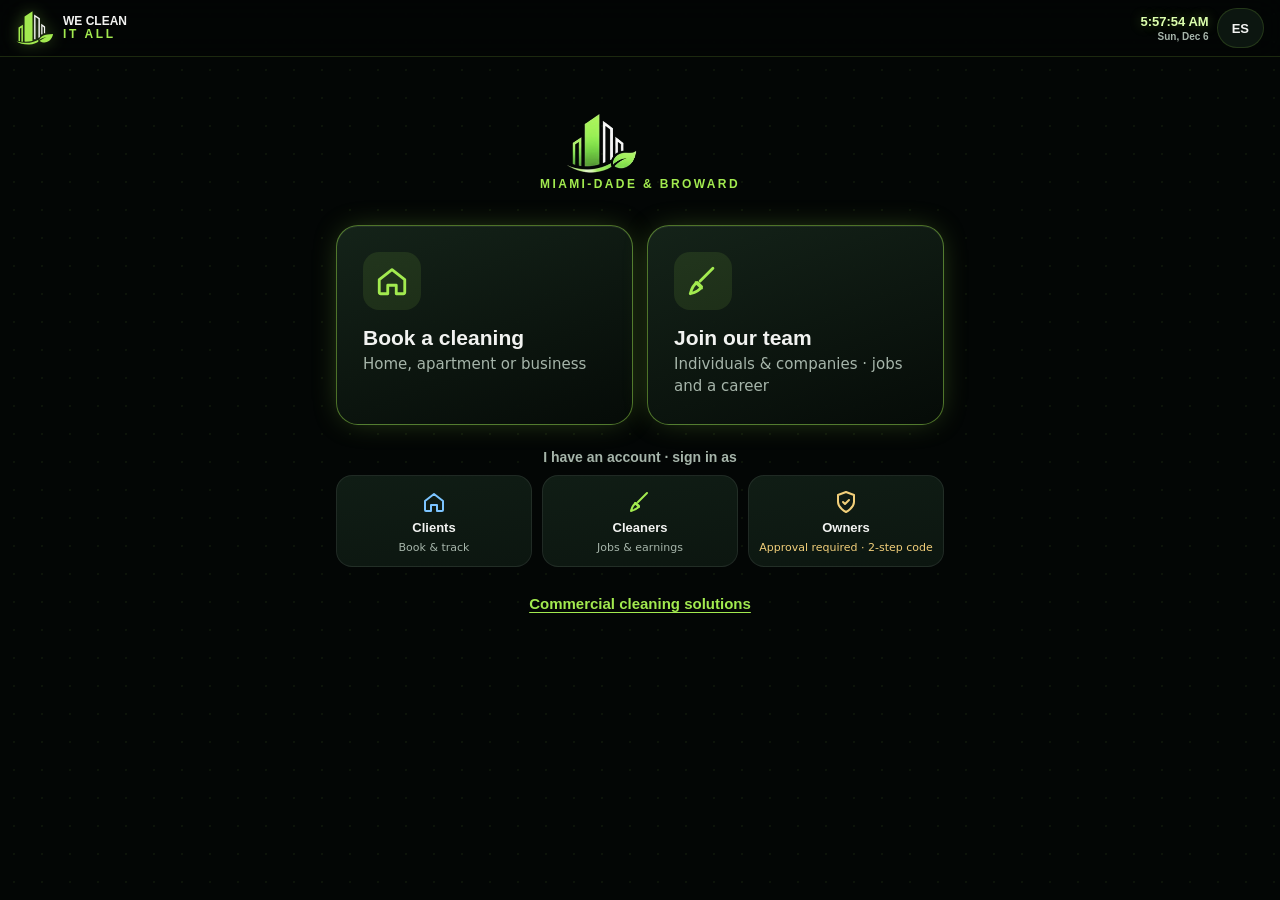
==== index.html @ afefe7c0 "WhatsApp agent: owner number = owner mode (read-only), clients and cleaners get status, booking, joi" ====
<!doctype html>
<html lang="es">
<head>
<meta charset="utf-8">
<meta name="viewport" content="width=device-width,initial-scale=1,viewport-fit=cover">
<meta http-equiv="Content-Security-Policy" content="default-src 'self'; script-src 'self'; style-src 'self' 'unsafe-inline' https://fonts.googleapis.com; font-src https://fonts.gstatic.com; img-src 'self' data: blob:; connect-src 'self' https://*.supabase.co https://*.radio-browser.info; media-src 'self' https:; frame-src 'none'; object-src 'none'; base-uri 'self'; form-action 'self'; upgrade-insecure-requests">
<meta name="referrer" content="strict-origin-when-cross-origin">
<title>We Clean It All | Limpieza en Miami-Dade y Broward · Cleaning App</title>
<meta name="description" content="Pide limpieza para tu casa o negocio en Miami-Dade y Broward, o trabaja como limpiador. Book home or business cleaning, or join as a cleaner. Request a quote on this page.">
<link rel="canonical" href="https://www.wecleanitallfl.com/">
<meta name="theme-color" content="#030605">
<meta name="apple-mobile-web-app-capable" content="yes">
<meta name="apple-mobile-web-app-status-bar-style" content="black-translucent">
<meta name="apple-mobile-web-app-title" content="We Clean It All">
<meta property="og:type" content="website">
<meta property="og:url" content="https://www.wecleanitallfl.com/">
<meta property="og:title" content="We Clean It All | Limpieza fácil. Trabajo justo.">
<meta property="og:description" content="Pide limpieza o trabaja limpiando en Miami-Dade y Broward. Book cleaning or join as a cleaner.">
<meta property="og:image" content="https://www.wecleanitallfl.com/media/og-card.jpg">
<meta property="og:image:width" content="1200">
<meta property="og:image:height" content="630">
<meta name="twitter:card" content="summary_large_image">
<link rel="manifest" href="/app/manifest.webmanifest">
<link rel="icon" type="image/png" sizes="32x32" href="/media/icon-32.png">
<link rel="icon" type="image/svg+xml" href="/media/mark.svg">
<link rel="apple-touch-icon" href="/media/icon-180.png">
<link rel="preconnect" href="https://fonts.googleapis.com">
<link rel="preconnect" href="https://fonts.gstatic.com" crossorigin>
<link rel="stylesheet" href="https://fonts.googleapis.com/css2?family=Montserrat:wght@600;700;800&family=Source+Sans+3:wght@400;600&display=swap">
<link rel="stylesheet" href="/app/app.css?v=2026.11.2e">
<script type="application/ld+json">
{"@context":"https://schema.org","@type":"ProfessionalService","name":"We Clean It All Services","description":"Residential and commercial cleaning in Miami-Dade and Broward County, Florida.","email":"wecleanitallfl@gmail.com","url":"https://www.wecleanitallfl.com","logo":"https://www.wecleanitallfl.com/media/icon-512.png","image":"https://www.wecleanitallfl.com/media/og-card.jpg","sameAs":["https://www.instagram.com/wecleanitallfl"],"areaServed":[{"@type":"AdministrativeArea","name":"Miami-Dade County, FL"},{"@type":"AdministrativeArea","name":"Broward County, FL"}]}
</script>
</head>
<body>
<div id="app" aria-live="polite"><div class="boot"><img src="/media/mark.svg" alt="We Clean It All" width="88" height="88"></div></div>
<noscript><div class="wrap"><h1>We Clean It All</h1><p>Limpieza en Miami-Dade y Broward. Escribe a wecleanitallfl@gmail.com · <a href="/comercial/">Limpieza comercial</a></p><p>Activa JavaScript para usar la app. · Turn on JavaScript to use the app.</p></div></noscript>
<script src="/app/config.js?v=2026.11.2e"></script>
<script src="/app/i18n.js?v=2026.11.2e"></script>
<script src="/app/learn.js?v=2026.11.2e"></script>
<script src="/app/api.js?v=2026.11.2e"></script>
<script src="/marketplace/agents/orchestrator.js?v=2026.11.2e"></script>
<script src="/marketplace/agents/tools.js?v=2026.11.2e"></script>
<script src="/marketplace/agents/console.js?v=2026.11.2e"></script>
<script src="/app/owner.js?v=2026.11.2e"></script>
<script src="/app/dash.js?v=2026.11.2e"></script>
<script src="/app/app.js?v=2026.11.2e"></script>
</body>
</html>
---- app/app.css ----
/* We Clean It All app — same night-and-lime identity as the main site, tuned for thumbs:
   big targets, few words, one clear action per card. */
:root{
  --void:#030605; --deep:#08110b; --card:#0c1610; --card-2:#101d15; --line:rgba(162,234,79,.16); --line-2:rgba(255,255,255,.08);
  --lime:#a2ea4f; --lime-hot:#dcffad; --lime-deep:#5fae25; --leaf:#0a1405;
  --text:#f2f3f1; --muted:#a6b5aa; --faint:#738679;
  --warn:#ffcf5a; --bad:#ff7a6b; --wa:#25d366; --info:#7cc4ff;
  --display:'Montserrat','Avenir Next','Segoe UI',Arial,sans-serif;
  --body:'Source Sans 3',system-ui,-apple-system,'Segoe UI',sans-serif;
  --r:18px; --tab-h:68px;
  color-scheme:dark;
}
*{box-sizing:border-box}
html{-webkit-text-size-adjust:100%}
body{margin:0;min-height:100vh;background-color:var(--void);background-image:radial-gradient(rgba(162,234,79,.06) 1px,transparent 1.2px);background-size:28px 28px;color:var(--text);font:400 17px/1.5 var(--body);-webkit-tap-highlight-color:transparent}
body.busy{cursor:progress}
body.busy .btn.solid{opacity:.7}
h1,h2,h3{font-family:var(--display);margin:0;line-height:1.12;text-wrap:balance}
p{margin:0}
a{color:var(--lime)}
button,input,select,textarea{font:inherit;color:inherit}
:focus-visible{outline:3px solid var(--lime);outline-offset:2px;border-radius:8px}
.hide{display:none!important}
.wrap{width:100%;max-width:640px;margin:0 auto;padding-left:max(16px,env(safe-area-inset-left));padding-right:max(16px,env(safe-area-inset-right))}
.boot{min-height:100vh;display:grid;place-items:center}
.boot img{filter:drop-shadow(0 0 22px rgba(162,234,79,.5));animation:pulse 1.4s ease-in-out infinite}
@keyframes pulse{50%{opacity:.5;transform:scale(.96)}}

/* header */
.top{position:sticky;top:0;z-index:30;display:flex;align-items:center;justify-content:space-between;gap:10px;padding:calc(8px + env(safe-area-inset-top)) max(16px,env(safe-area-inset-right)) 8px max(16px,env(safe-area-inset-left));background:rgba(3,6,5,.82);-webkit-backdrop-filter:blur(14px);backdrop-filter:blur(14px);border-bottom:1px solid var(--line)}
.brand{display:flex;align-items:center;gap:9px;text-decoration:none;color:var(--text);min-width:0}
.brand img{width:38px;height:38px;filter:drop-shadow(0 0 8px rgba(162,234,79,.4))}
.wm{font:800 12px/1.1 var(--display);text-transform:uppercase;white-space:nowrap}
.wm b{display:block;color:var(--lime);letter-spacing:.22em}
.top-actions{display:flex;align-items:center;gap:8px}
.hdr-time{display:flex;flex-direction:column;align-items:flex-end;gap:4px;line-height:1}
.hdr-date{font:700 10px/1 var(--display);color:var(--muted);white-space:nowrap}
.hdr-clock{font:700 13px/1 var(--display);font-variant-numeric:tabular-nums;color:var(--lime-hot);white-space:nowrap;text-shadow:0 0 12px rgba(162,234,79,.35)}
.bell{position:relative;width:44px;height:44px;border-radius:50%;border:1px solid var(--line);background:var(--card);display:grid;place-items:center;cursor:pointer}
.bell .dot{position:absolute;top:2px;right:0;min-width:18px;height:18px;padding:0 5px;border-radius:9px;background:var(--lime);color:var(--leaf);font:800 11px/18px var(--display)}
.chip-btn{min-height:40px;padding:0 14px;border-radius:999px;border:1px solid var(--line);background:var(--card);font:700 13px var(--display);cursor:pointer;white-space:nowrap}
.chip-btn.on{background:var(--lime);color:var(--leaf);border-color:var(--lime)}
.demo-banner{background:linear-gradient(90deg,rgba(255,207,90,.16),rgba(255,207,90,.06));color:var(--warn);font:600 13px/1.3 var(--body);text-align:center;padding:7px 16px;border-bottom:1px solid rgba(255,207,90,.2)}

/* icons */
.ic{width:20px;height:20px;flex:none;vertical-align:-4px}
.ic.lg{width:34px;height:34px}
.ic.xl{width:54px;height:54px;color:var(--lime);filter:drop-shadow(0 0 14px rgba(162,234,79,.45))}

/* public */
.public{padding-top:28px;padding-bottom:48px;display:flex;flex-direction:column;gap:18px}
.hero{text-align:center;padding:18px 0 6px}
.hero h1{font-size:clamp(34px,9vw,52px);font-weight:800;letter-spacing:-.01em;background:linear-gradient(180deg,#fff 30%,var(--lime-hot));-webkit-background-clip:text;background-clip:text;color:transparent}
.eyebrow{font:800 12px var(--display);letter-spacing:.2em;text-transform:uppercase;color:var(--lime);display:flex;align-items:center;gap:6px}
.hero .eyebrow{justify-content:center;margin-bottom:10px}
.big-choices{display:grid;gap:14px}
.big-choice{display:flex;align-items:center;gap:16px;width:100%;padding:22px 20px;border-radius:22px;border:1.5px solid rgba(162,234,79,.45);background:linear-gradient(160deg,rgba(22,38,27,.92),rgba(6,12,8,.92));box-shadow:0 0 30px -8px rgba(162,234,79,.35),inset 0 1px 0 rgba(255,255,255,.06);text-align:left;cursor:pointer;transition:transform .15s,box-shadow .2s}
.big-choice:active{transform:scale(.985)}
.big-choice:hover{box-shadow:0 0 40px -6px rgba(162,234,79,.55)}
.big-choice .ic{color:var(--lime);padding:12px;width:58px;height:58px;border-radius:16px;background:rgba(162,234,79,.1)}
.big-choice b{display:block;font:800 21px/1.15 var(--display)}
.big-choice small{display:block;color:var(--muted);font-size:15px;margin-top:3px}
.demo-try{display:flex;flex-wrap:wrap;align-items:center;justify-content:center;gap:8px;margin-top:6px;color:var(--faint);font-size:14px}
.biz-link{display:flex;align-items:center;gap:14px;padding:16px 18px;border-radius:18px;border:1px solid var(--line);background:var(--card);text-decoration:none;color:var(--text)}
.biz-link .ic{color:var(--lime);width:28px;height:28px}
.biz-link span{flex:1;display:flex;flex-direction:column}
.biz-link b{font:700 16px var(--display)}
.biz-link small{color:var(--muted);font-size:14px}
.biz-link i{font-style:normal;color:var(--lime);font-size:26px}
.back{align-self:flex-start;background:none;border:0;color:var(--muted);font:700 15px var(--display);padding:8px 0;cursor:pointer}
.public h2{font-size:28px;font-weight:800}

/* 2-step */
.qr{align-self:center;background:#fff;padding:12px;border-radius:16px;width:220px;height:220px}
.secret{display:block;padding:12px;border-radius:12px;background:#060c08;font:600 15px ui-monospace,monospace;letter-spacing:.08em;word-break:break-all;text-align:center;color:var(--lime-hot);user-select:all}

/* app */
.app{padding-top:18px;padding-bottom:calc(var(--tab-h) + 92px + env(safe-area-inset-bottom));display:flex;flex-direction:column;gap:14px}
.title{font-size:26px;font-weight:800;margin:4px 0 2px}
.card{background:linear-gradient(170deg,var(--card-2),var(--card));border:1px solid var(--line-2);border-radius:var(--r);padding:16px;display:flex;flex-direction:column;gap:12px}
.card h3{font-size:19px;font-weight:700}
.stack{display:flex;flex-direction:column;gap:14px}
.row{display:flex;align-items:center}
.between{justify-content:space-between;gap:10px}
.gap{gap:10px}
.wrap-row{flex-wrap:wrap}
.row2{display:grid;grid-template-columns:1fr 1fr;gap:12px}
.center{text-align:center;align-self:center}
.muted{color:var(--muted)}
.small{font-size:15px}
.fine{font-size:13px;color:var(--faint)}
.label{font:700 14px var(--display);color:var(--muted);display:flex;gap:8px;align-items:center}
.code{font:800 14px var(--display);letter-spacing:.06em;color:var(--lime)}
.meta{display:flex;flex-wrap:wrap;align-items:center;gap:6px;color:var(--muted);font-size:15px}
.meta .ic{width:16px;height:16px}
.bio{color:var(--muted);font-size:15px;line-height:1.45}

/* buttons */
.btn{display:inline-flex;align-items:center;justify-content:center;gap:8px;min-height:52px;padding:0 22px;border-radius:999px;border:0;font:700 16px/1 var(--display);text-decoration:none;cursor:pointer;transition:transform .12s,box-shadow .2s;color:var(--text)}
.btn:active{transform:scale(.97)}
.btn.solid{background:linear-gradient(180deg,#c9f78c,var(--lime) 45%,#86d23a);color:var(--leaf);box-shadow:inset 0 1px 0 rgba(255,255,255,.5),0 10px 26px -10px rgba(162,234,79,.8),0 0 18px rgba(162,234,79,.25)}
.btn.ghost{background:rgba(10,18,13,.7);box-shadow:inset 0 0 0 1.5px rgba(162,234,79,.45)}
.btn.wa{background:var(--wa);color:#04210f}
.btn.small{min-height:44px;padding:0 16px;font-size:14px}
.btn.tiny{min-height:34px;padding:0 12px;font-size:12px}
.btn.block{width:100%}
.btn.xl{min-height:60px;font-size:18px}
.link-btn{background:none;border:0;color:var(--lime);font:700 15px var(--display);padding:10px;cursor:pointer;text-decoration:underline;text-underline-offset:3px;display:inline-flex;gap:6px;align-items:center}
.link-btn.danger{color:var(--bad);align-self:flex-start;padding-left:0}
.pill{display:inline-flex;align-items:center;gap:6px;padding:5px 11px;border-radius:999px;font:700 12px var(--display);background:rgba(255,255,255,.07);color:var(--muted);white-space:nowrap;cursor:pointer;border:0}
.pill.ok,.st-assigned,.st-approved,.st-in_progress{background:rgba(162,234,79,.16);color:var(--lime)}
.pill.warn,.st-pending,.st-offered{background:rgba(255,207,90,.15);color:var(--warn)}
.pill.bad,.st-cancelled,.st-rejected,.st-suspended,.st-requested{background:rgba(255,122,107,.15);color:var(--bad)}
.st-completed{background:rgba(124,196,255,.15);color:var(--info)}

/* forms */
.form{display:flex;flex-direction:column;gap:14px}
.field{display:flex;flex-direction:column;gap:6px}
.field>span{font:700 14px var(--display);color:var(--muted)}
.field small{color:var(--faint);font-size:13px}
input:not([type=radio]):not([type=checkbox]),select,textarea{width:100%;min-height:52px;padding:12px 14px;border-radius:14px;border:1.5px solid rgba(255,255,255,.12);background:#060c08;font-size:17px;outline:none;transition:border-color .15s,box-shadow .15s}
textarea{resize:vertical;min-height:90px}
input:focus,select:focus,textarea:focus{border-color:var(--lime);box-shadow:0 0 0 4px rgba(162,234,79,.15)}
input:disabled{opacity:.6}
input[type=datetime-local]{color-scheme:dark}
select{appearance:none;background-image:linear-gradient(45deg,transparent 50%,var(--lime) 50%),linear-gradient(135deg,var(--lime) 50%,transparent 50%);background-position:calc(100% - 20px) 50%,calc(100% - 14px) 50%;background-size:6px 6px;background-repeat:no-repeat;padding-right:36px}
.seg{display:grid;grid-auto-flow:column;grid-auto-columns:1fr;gap:6px;padding:5px;border-radius:16px;background:#060c08;border:1px solid var(--line-2)}
.seg-opt{position:relative}
.seg-opt input{position:absolute;opacity:0;inset:0}
.seg-opt span{display:flex;align-items:center;justify-content:center;gap:8px;min-height:46px;padding:0 10px;border-radius:12px;font:700 15px var(--display);color:var(--muted);cursor:pointer;text-align:center}
.seg-opt input:checked+span{background:var(--lime);color:var(--leaf);box-shadow:0 0 18px rgba(162,234,79,.35)}
.seg-opt input:focus-visible+span{outline:3px solid var(--lime-hot)}
.seg.big .seg-opt span{min-height:60px;font-size:17px}
.chips{display:flex;flex-wrap:wrap;gap:8px}
.chips.scroll{flex-wrap:nowrap;overflow-x:auto;padding-bottom:4px;scrollbar-width:none}
.chip{position:relative}
.chip input{position:absolute;opacity:0;inset:0}
.chip span{display:inline-flex;align-items:center;min-height:44px;padding:0 16px;border-radius:999px;border:1.5px solid rgba(255,255,255,.14);background:#060c08;font:600 15px var(--body);cursor:pointer;transition:all .15s}
.chip input:checked+span{border-color:var(--lime);background:rgba(162,234,79,.14);color:var(--lime-hot);box-shadow:0 0 14px rgba(162,234,79,.2)}
.chip input:focus-visible+span{outline:3px solid var(--lime)}
.stepper{display:flex;flex-direction:column;gap:6px}
.stepper>span{font:700 14px var(--display);color:var(--muted)}
.stepper>div{display:grid;grid-template-columns:48px 1fr 48px;align-items:center;border-radius:14px;border:1.5px solid rgba(255,255,255,.12);background:#060c08;overflow:hidden}
.stepper button{height:52px;border:0;background:rgba(162,234,79,.1);color:var(--lime);font:800 22px var(--display);cursor:pointer}
.stepper input{border:0!important;text-align:center;font:800 20px var(--display)!important;background:transparent!important;box-shadow:none!important;padding:0!important;-moz-appearance:textfield}
.stepper input::-webkit-inner-spin-button{display:none}
.switch-row{display:flex;align-items:center;justify-content:space-between;gap:14px;min-height:48px;cursor:pointer}
.switch-row input,.avail input{position:absolute;opacity:0;width:1px;height:1px}
.switch-row i,.avail i{flex:none;width:52px;height:30px;border-radius:999px;background:#25302a;position:relative;transition:background .2s}
.switch-row i::after,.avail i::after{content:"";position:absolute;top:3px;left:3px;width:24px;height:24px;border-radius:50%;background:#fff;transition:transform .2s}
.switch-row input:checked+i,.avail input:checked+i{background:var(--lime)}
.switch-row input:checked+i::after,.avail input:checked+i::after{transform:translateX(22px)}
.switch-row input:focus-visible+i,.avail input:focus-visible+i{outline:3px solid var(--lime-hot);outline-offset:2px}
.pref{display:flex;align-items:center;gap:10px;padding:12px 14px;border-radius:14px;background:rgba(162,234,79,.1);border:1px solid var(--line)}
.pref span{flex:1}
.x{background:none;border:0;color:var(--muted);font-size:26px;line-height:1;cursor:pointer;width:40px;height:40px}
.filters input{flex:0 0 110px}
.filters select{flex:1}

/* worker availability (Uber-style) */
.avail{display:flex;align-items:center;gap:14px;padding:18px;border-radius:22px;border:1.5px solid var(--line-2);background:var(--card);cursor:pointer;position:relative}
.avail i{width:64px;height:36px}
.avail i::after{width:30px;height:30px}
.avail input:checked+i::after{transform:translateX(28px)}
.avail b{display:block;font:800 19px var(--display)}
.avail small{color:var(--muted);font-size:15px}
.avail.on{border-color:var(--lime);box-shadow:0 0 30px -6px rgba(162,234,79,.5);background:linear-gradient(160deg,rgba(28,52,30,.95),rgba(8,16,10,.95))}
.avail.disabled{opacity:.55;cursor:not-allowed}

/* offer card — mirrors the WhatsApp alert */
.offer{border-color:rgba(162,234,79,.35)}
.offer.hot{box-shadow:0 0 0 1.5px var(--lime),0 0 34px -8px rgba(162,234,79,.6)}
.facts{display:grid;grid-template-columns:auto 1fr;gap:6px 14px;margin:0;font-size:16px}
.facts dt{color:var(--muted);font-weight:600}
.facts dd{margin:0;font-weight:600}
.facts .pay{color:var(--lime);font:800 20px var(--display)}

/* orders */
.steps{list-style:none;margin:0;padding:0;display:grid;grid-template-columns:repeat(4,1fr);gap:4px}
.steps li{display:flex;flex-direction:column;gap:6px;font-size:11px;color:var(--faint);font-weight:600;line-height:1.2}
.steps i{height:5px;border-radius:3px;background:#1f2a23}
.steps li.done i{background:var(--lime)}
.steps li.done{color:var(--muted)}
.steps li.now{color:var(--lime-hot)}
.steps li.now i{box-shadow:0 0 10px var(--lime)}
.person{display:flex;align-items:center;gap:12px}
.person>div:nth-child(2){flex:1;min-width:0;display:flex;flex-direction:column}
.person b{font:700 17px var(--display)}
.person small{color:var(--muted);font-size:14px}
.avatar{flex:none;width:46px;height:46px;border-radius:50%;display:grid;place-items:center;font:800 19px var(--display);color:var(--leaf);background:radial-gradient(circle at 35% 30%,var(--lime-hot),var(--lime) 55%,var(--lime-deep))}
.stars{color:#ffd166!important;letter-spacing:.06em}
.addr{display:flex;gap:8px;align-items:flex-start;padding:12px;border-radius:12px;background:#060c08;font-weight:600}
.review{display:flex;flex-direction:column;gap:10px;padding-top:6px;border-top:1px solid var(--line-2)}
.rate{display:flex;flex-direction:row-reverse;justify-content:flex-end;gap:4px}
.rate input{position:absolute;opacity:0;width:1px;height:1px}
.rate label{font-size:38px;line-height:1;color:#36413a;cursor:pointer;padding:0 2px}
.rate input:checked~label,.rate label:hover,.rate label:hover~label{color:#ffd166}
.rate input:focus-visible+label{outline:3px solid var(--lime)}
.tags{display:flex;flex-wrap:wrap;gap:6px}
.tags span{padding:4px 10px;border-radius:999px;background:rgba(162,234,79,.1);color:var(--lime-hot);font-size:13px;font-weight:600}
.tags.soft span{background:rgba(255,255,255,.06);color:var(--muted)}

/* banners, tiles, lists */
.banner{display:flex;gap:12px;padding:16px;border-radius:var(--r);align-items:flex-start}
.banner>div{display:flex;flex-direction:column;gap:8px;align-items:flex-start}
.banner b{font:800 17px var(--display)}
.banner p{color:var(--muted);font-size:15px}
.banner.warn{background:rgba(255,207,90,.09);border:1px solid rgba(255,207,90,.3)}
.banner.warn>.ic{color:var(--warn)}
.banner.bad{background:rgba(255,122,107,.09);border:1px solid rgba(255,122,107,.3)}
.banner.bad>.ic{color:var(--bad)}
.tiles{display:grid;grid-template-columns:1fr 1fr;gap:10px}
.tile{padding:16px;border-radius:var(--r);background:var(--card);border:1px solid var(--line-2);display:flex;flex-direction:column;gap:4px}
.tile[role=button]{cursor:pointer}
.tile b{font:800 26px/1.1 var(--display)}
.tile span{color:var(--muted);font-size:14px;line-height:1.25}
.tile.lime b{color:var(--lime);text-shadow:0 0 18px rgba(162,234,79,.4)}
.tile.warn{border-color:rgba(255,207,90,.4)}.tile.warn b{color:var(--warn)}
.tile.bad{border-color:rgba(255,122,107,.45)}.tile.bad b{color:var(--bad)}
.line{display:flex;justify-content:space-between;align-items:center;gap:10px;padding:12px 2px;border-bottom:1px solid var(--line-2)}
.line small{display:block;color:var(--faint);font-size:13px}
.empty{display:flex;flex-direction:column;align-items:center;text-align:center;gap:12px;padding:44px 12px}
.empty h3{font-size:20px}
.empty p{color:var(--muted)}
.empty.big{padding-top:60px}
.skeleton{display:flex;flex-direction:column;gap:12px}
.skeleton i{height:120px;border-radius:var(--r);background:linear-gradient(90deg,#0c1610 25%,#13221a 50%,#0c1610 75%);background-size:200% 100%;animation:sk 1.2s linear infinite}
@keyframes sk{to{background-position:-200% 0}}

/* owner */
.ceo{border-color:rgba(162,234,79,.4);background:radial-gradient(120% 90% at 0 0,rgba(162,234,79,.14),transparent 60%),linear-gradient(170deg,var(--card-2),var(--card));box-shadow:0 0 34px -12px rgba(162,234,79,.5)}
.brief{list-style:none;margin:0;padding:0;display:flex;flex-direction:column;gap:10px}
.brief li{display:flex;gap:10px;align-items:flex-start;font-size:16px;line-height:1.4}
.brief li[role=button]{cursor:pointer}
.brief li i{flex:none;width:10px;height:10px;border-radius:50%;margin-top:7px;background:var(--info)}
.brief li.urgent i{background:var(--bad);box-shadow:0 0 10px var(--bad)}
.brief li.warn i{background:var(--warn)}
.brief li.good i{background:var(--lime)}
.assign{display:grid;grid-template-columns:1fr auto;gap:8px}
.offers summary{cursor:pointer;color:var(--muted);font-weight:600;min-height:36px;display:flex;align-items:center}
.offers ul,.docs{list-style:none;margin:0;padding:0;display:flex;flex-direction:column;gap:8px}
.offers li{display:flex;justify-content:space-between;align-items:center;gap:8px;flex-wrap:wrap}
.docs li{display:flex;gap:8px;align-items:center;color:var(--muted)}
.conn{display:grid;grid-template-columns:44px 1fr auto;gap:12px;align-items:start;padding:6px 0;border-bottom:1px solid var(--line-2)}
.conn:last-child{border-bottom:0}
.conn-ic{width:44px;height:44px;border-radius:12px;display:grid;place-items:center;background:rgba(162,234,79,.1);color:var(--lime)}
.conn p{font-size:14px;margin-top:2px}
.file-btn{position:relative;overflow:hidden}

/* bottom tabs */
.tabbar{position:fixed;left:0;right:0;bottom:0;z-index:30;display:grid;grid-template-columns:repeat(4,1fr);padding:6px max(8px,env(safe-area-inset-left)) calc(6px + env(safe-area-inset-bottom));background:rgba(3,6,5,.92);-webkit-backdrop-filter:blur(16px);backdrop-filter:blur(16px);border-top:1px solid var(--line)}
.tabbar.n5{grid-template-columns:repeat(5,1fr)}
.tabbar button{display:flex;flex-direction:column;align-items:center;justify-content:center;gap:3px;min-height:56px;border:0;background:none;color:var(--faint);font:700 11px var(--display);cursor:pointer;border-radius:14px}
.tabbar button .ic{width:24px;height:24px}
.tabbar button.on{color:var(--lime)}
.tabbar button.on .ic{filter:drop-shadow(0 0 8px rgba(162,234,79,.7))}

/* sheet + toast */
.sheet-wrap{position:fixed;inset:0;z-index:60;background:rgba(0,0,0,.6);display:flex;align-items:flex-end;justify-content:center}
.sheet{width:100%;max-width:640px;max-height:80vh;overflow:auto;background:var(--deep);border:1px solid var(--line);border-radius:24px 24px 0 0;padding:20px 18px calc(20px + env(safe-area-inset-bottom));display:flex;flex-direction:column;gap:14px}
.notes{list-style:none;margin:0;padding:0;display:flex;flex-direction:column}
.notes li{padding:12px 0;border-bottom:1px solid var(--line-2);display:flex;flex-direction:column}
.notes li.new b{color:var(--lime)}
.notes small{color:var(--faint)}
.toast{position:fixed;left:50%;width:max-content;text-align:center;bottom:calc(var(--tab-h) + 20px + env(safe-area-inset-bottom));transform:translate(-50%,20px);opacity:0;z-index:70;max-width:min(92vw,520px);padding:14px 18px;border-radius:16px;background:#1a2a1f;border:1px solid var(--line);font-weight:600;box-shadow:0 14px 40px rgba(0,0,0,.5);transition:all .25s}
.toast.in{opacity:1;transform:translate(-50%,0)}
.toast.ok{border-color:var(--lime)}
.toast.bad{border-color:var(--bad)}

@media (min-width:700px){
  .tiles{grid-template-columns:repeat(4,1fr)}
  .big-choices{grid-template-columns:1fr 1fr}
  .big-choice{flex-direction:column;align-items:flex-start;padding:26px}
}
@media (max-width:360px){
  .row2{grid-template-columns:1fr}
  .tabbar.n5 button span{font-size:9.5px}
}
@media (prefers-reduced-motion:reduce){*{animation:none!important;transition:none!important}}

/* ───────── Owner panel ───────── */
.owner-hero{min-width:0;display:flex;justify-content:space-between;align-items:flex-end;gap:16px;padding:22px 20px;border-radius:24px;border:1px solid rgba(162,234,79,.35);
  background:radial-gradient(120% 140% at 100% 0,rgba(162,234,79,.22),transparent 55%),linear-gradient(160deg,#122016,#070d09);box-shadow:0 0 40px -14px rgba(162,234,79,.6)}
.owner-hero h1{font-size:clamp(26px,6.5vw,38px);font-weight:800;margin:6px 0 2px;letter-spacing:-.01em}
.owner-hero .muted::first-letter{text-transform:uppercase}
.hero-spark{display:flex;flex-direction:column;align-items:flex-end;min-width:120px}
.hero-spark b{font:800 34px/1 var(--display);color:var(--lime);text-shadow:0 0 18px rgba(162,234,79,.5)}
.hero-spark small{color:var(--muted);font-size:12px;margin-bottom:4px;white-space:nowrap}
.spark{width:130px;height:34px}
.spark polyline{fill:none;stroke:var(--lime);stroke-width:2.5;stroke-linecap:round;stroke-linejoin:round;filter:drop-shadow(0 0 4px rgba(162,234,79,.6))}
.quick{display:grid;grid-template-columns:repeat(4,1fr);gap:8px}
.quick .q{display:flex;flex-direction:column;align-items:center;gap:6px;padding:14px 6px;border-radius:16px;border:1px solid var(--line-2);background:var(--card);color:var(--text);font:700 12px var(--display);cursor:pointer;text-align:center}
.quick .q .ic{width:24px;height:24px;color:var(--lime)}
.quick .q:hover{border-color:var(--lime)}
.chart{width:100%;height:auto;display:block;overflow:visible}
.chart .grid{stroke:rgba(255,255,255,.07);stroke-width:1}
.chart .axis{fill:var(--faint);font:600 10px var(--body)}
.chart .bar path{fill:var(--lime);transition:fill .15s}
.chart .bar:hover path{fill:var(--lime-hot)}
.hbars{list-style:none;margin:0;padding:0;display:flex;flex-direction:column;gap:10px}
.hbars li{display:grid;grid-template-columns:minmax(80px,32%) 1fr auto;align-items:center;gap:10px;font-size:15px}
.hb-l{color:var(--muted);white-space:nowrap;overflow:hidden;text-overflow:ellipsis}
.hb-t{height:12px;border-radius:6px;background:rgba(255,255,255,.06);overflow:hidden}
.hb-t i{display:block;height:100%;border-radius:6px;background:linear-gradient(90deg,var(--lime-deep),var(--lime))}
.hbars b{font:700 14px var(--display);min-width:28px;text-align:right}
.tbl{width:100%;border-collapse:collapse;font-size:15px}
.tbl th{text-align:left;color:var(--faint);font:700 12px var(--display);text-transform:uppercase;letter-spacing:.06em;padding:6px 6px 8px;border-bottom:1px solid var(--line-2)}
.tbl td{padding:10px 6px;border-bottom:1px solid var(--line-2)}
.tbl tr.gap td{color:var(--warn)}
.dot-on{display:inline-block;width:8px;height:8px;border-radius:50%;background:var(--lime);box-shadow:0 0 8px var(--lime);vertical-align:middle}
.tip{position:fixed;z-index:80;pointer-events:none;padding:8px 12px;border-radius:10px;background:#0f1a12;border:1px solid var(--lime);font:700 13px var(--display);opacity:0;transform:translateY(4px);transition:opacity .12s,transform .12s;white-space:nowrap}
.tip.in{opacity:1;transform:none}

.sysnav{display:grid;grid-template-columns:repeat(3,minmax(0,1fr));gap:8px}
.sysnav button{display:flex;flex-direction:column;align-items:center;gap:4px;justify-content:center;min-width:0;min-height:58px;padding:6px 4px;border-radius:14px;border:1px solid var(--line-2);background:var(--card);color:var(--muted);font:700 13px var(--display);cursor:pointer}
.sysnav button.on{background:var(--lime);border-color:var(--lime);color:var(--leaf);box-shadow:0 0 18px rgba(162,234,79,.35)}
.sysnav .ic{width:18px;height:18px}
.sysnav span{max-width:100%;overflow:hidden;text-overflow:ellipsis;white-space:nowrap}
@media (min-width:960px){body.owner .sysnav button{flex-direction:row;min-height:48px;gap:8px}}

.org{display:flex;flex-direction:column;align-items:stretch;gap:0}
.org-node{display:flex;flex-direction:column;align-items:center;gap:4px;text-align:center;padding:16px;border-radius:18px}
.org-node b{font:800 17px var(--display);letter-spacing:.08em}
.org-node small{color:rgba(255,255,255,.8);font-size:13px}
.owner-node{background:linear-gradient(160deg,#2c5aa0,#1d3f75)}
.ceo-node{background:linear-gradient(160deg,#6a4fb0,#4b3590);box-shadow:0 0 34px -10px rgba(130,100,230,.7)}
.ceo-meter{width:min(260px,80%);height:8px;border-radius:4px;background:rgba(255,255,255,.18);overflow:hidden;margin:6px 0 2px}
.ceo-meter i{display:block;height:100%;background:var(--lime);box-shadow:0 0 10px var(--lime)}
.org-link{display:block;width:2px;height:18px;margin:0 auto;background:linear-gradient(var(--lime),transparent)}
.org-grid{display:grid;grid-template-columns:1fr;gap:12px;margin-bottom:18px}
.dept{border-radius:18px;border:1.5px solid;background:var(--card);overflow:hidden}
.dept header{display:flex;justify-content:space-between;align-items:center;gap:10px;padding:14px 16px}
.dept header b{display:block;font:800 16px var(--display);letter-spacing:.08em}
.dept header small{color:rgba(255,255,255,.75);font-size:13px}
.dept-kpi{text-align:right}
.dept-kpi b{font:800 22px var(--display)!important;letter-spacing:0!important}
.dept ul{list-style:none;margin:0;padding:6px 16px 12px}
.dept li{display:flex;justify-content:space-between;align-items:center;gap:10px;padding:9px 0;border-bottom:1px solid var(--line-2);font-size:15px}
.dept li:last-child{border-bottom:0}
.dept.brain{border-color:#3f73b8}.dept.brain header{background:linear-gradient(160deg,#2d5b99,#1c3a66)}
.dept.market{border-color:#3e8a66}.dept.market header{background:linear-gradient(160deg,#2f7454,#1c4a35)}
.dept.ops{border-color:#b58533}.dept.ops header{background:linear-gradient(160deg,#9a6e22,#5f4313)}
.dept.fin{border-color:#7a5bb0}.dept.fin header{background:linear-gradient(160deg,#5f4593,#3b2a60)}
.st{flex:none;padding:4px 10px;border-radius:999px;font:700 11px var(--display)}
.st.on{background:rgba(162,234,79,.16);color:var(--lime)}
.st.part{background:rgba(124,196,255,.15);color:var(--info)}
.st.p2{background:rgba(255,255,255,.07);color:var(--faint)}
.infra{background:#0d1610;border:1px solid var(--line)}
.org-apps{display:grid;grid-template-columns:repeat(3,1fr);gap:8px;margin-bottom:12px}
.org-apps span{display:flex;flex-direction:column;align-items:center;gap:6px;padding:14px 6px;border-radius:14px;border:1px solid var(--line-2);background:var(--card);font:800 12px var(--display);letter-spacing:.06em;text-transform:uppercase}
.org-apps .ic{color:var(--lime);width:24px;height:24px}

.imp{border-left:4px solid var(--info)}
.imp.urgent{border-left-color:var(--bad)}.imp.warn{border-left-color:var(--warn)}.imp.good{border-left-color:var(--lime)}
.imp-area{font:800 11px var(--display);letter-spacing:.14em;color:var(--faint)}
.imp-lvl{font:700 12px var(--display);color:var(--muted)}
.imp.urgent .imp-lvl{color:var(--bad)}.imp.warn .imp-lvl{color:var(--warn)}.imp.good .imp-lvl{color:var(--lime)}
.imp .btn{align-self:flex-start}

.live-dot{width:8px;height:8px;border-radius:50%;background:var(--lime);box-shadow:0 0 10px var(--lime);animation:pulse 1.6s infinite;margin-left:auto}
.feed{list-style:none;margin:0;padding:0}
.feed li{display:flex;gap:12px;padding:10px 0;border-bottom:1px solid var(--line-2)}
.feed li i{flex:none;width:10px;height:10px;margin-top:6px;border-radius:50%;background:var(--lime)}
.feed b{display:block;font-size:15px}.feed small{color:var(--faint)}
.rel{display:flex;gap:14px;padding:10px 0;border-bottom:1px solid var(--line-2)}
.rel:last-child{border-bottom:0}
.rel-v{flex:none;padding:4px 10px;height:fit-content;border-radius:8px;background:rgba(162,234,79,.14);color:var(--lime);font:800 13px var(--display)}
.rel small{color:var(--faint)}
.rel ul{margin:4px 0 0;padding-left:18px;color:var(--muted);font-size:15px}
.cust .tags{margin:0}

/* Owner on a computer: sidebar menu + wide canvas */
@media (min-width:960px){
  body.owner .app{max-width:1180px;padding-left:252px;padding-bottom:40px}
  body.owner .tabbar{top:64px;bottom:0;left:0;right:auto;width:224px;display:flex;flex-direction:column;gap:6px;padding:20px 14px;border-top:0;border-right:1px solid var(--line);background:rgba(3,6,5,.96)}
  body.owner .tabbar button{flex-direction:row;justify-content:flex-start;gap:12px;min-height:50px;padding:0 16px;font-size:15px}
  body.owner .tabbar button.on{background:rgba(162,234,79,.12)}
  body.owner .toast{bottom:28px}
  body.owner .tiles{grid-template-columns:repeat(4,1fr)}
  body.owner .org-grid{grid-template-columns:repeat(4,1fr)}
  body.owner .org-node{max-width:560px;margin:0 auto;width:100%}
  body.owner .sysnav{grid-template-columns:repeat(6,1fr)}
  body.owner .quick{max-width:640px}
}
@media (min-width:700px) and (max-width:959px){ body.owner .org-grid{grid-template-columns:1fr 1fr} }
.comm-hero{text-align:center;margin:0 0 20px}
.comm-slogan{font-weight:700;letter-spacing:.12em;text-transform:uppercase;font-size:13px;margin:6px 0 14px;color:var(--text)}
.comm-hero .row{justify-content:center;flex-wrap:wrap;gap:10px}
.comm-hero .eyebrow{justify-content:center}
.sr-only{position:absolute;width:1px;height:1px;padding:0;margin:-1px;overflow:hidden;clip:rect(0,0,0,0);white-space:nowrap;border:0}
.hero-logo{display:block;margin:0 auto 6px;width:150px;max-width:50%;height:auto;filter:drop-shadow(0 10px 14px rgba(0,0,0,.7)) drop-shadow(0 0 22px rgba(155,229,74,.35))}
.ag{padding:8px 0;border-top:1px solid rgba(255,255,255,.08)}
.ag .btn{padding:6px 12px;min-height:0;font-size:13px}
.ag .pill{font-size:12px;padding:3px 8px}
.ag-d{margin:2px 0 0;font-size:13px;line-height:1.35}
.ckrow{display:flex;gap:10px;align-items:center;padding:7px 0;border-top:1px solid rgba(255,255,255,.06);font-size:14px}
.ckrow.top{align-items:flex-start}
.ck{flex:0 0 22px;width:22px;height:22px;border-radius:50%;display:inline-flex;align-items:center;justify-content:center;border:2px solid var(--faint)}
.ck.ok{background:var(--lime);border-color:var(--lime);color:#07120a}
.ck.ok svg{width:14px;height:14px}
.imp{padding:12px 14px;margin-bottom:10px}
.imp .btn{padding:7px 14px;min-height:0;font-size:13px}
.imp h3{font-size:17px;margin:6px 0 4px}
.imp p{font-size:14px;margin:0 0 8px}
.ckrow.top>div{flex:1;min-width:0;text-align:left}
.hero-logo{mix-blend-mode:screen;filter:none}
.logo-stage{perspective:650px;display:flex;justify-content:center;padding:8px 0 4px}
.logo-spin{transform-style:preserve-3d;animation:logo-spin 9s ease-in-out infinite}
.logo-stage .hero-logo{margin:0;transform-style:preserve-3d;transform:rotateX(var(--rx,0deg)) rotateY(var(--ry,0deg));transition:transform .35s ease-out}
@keyframes logo-spin{0%,100%{transform:rotateY(-18deg) rotateX(6deg)}50%{transform:rotateY(18deg) rotateX(-6deg)}}
.check{display:flex;gap:10px;align-items:flex-start;margin:4px 0 14px;font-size:14px;line-height:1.35;color:var(--muted)}
.check input{width:20px;height:20px;min-width:20px;margin:1px 0 0;accent-color:var(--lime)}
.guest-banner{display:flex;gap:10px;align-items:center;justify-content:space-between;padding:8px 16px;background:rgba(162,234,79,.1);border-bottom:1px solid rgba(162,234,79,.25);font-size:13px;color:var(--muted)}
.guest-banner .link-btn{white-space:nowrap;font-size:13px}
.sugg{display:flex;flex-direction:column;gap:8px}
.sugg-c{display:flex;gap:10px;align-items:center}
.sugg-c>span:nth-child(2){flex:1;display:flex;flex-direction:column;min-width:0}
.sugg-c small{color:var(--muted)}
.sugg-c .btn{padding:6px 14px;min-height:0;font-size:13px}
.av{width:36px;height:36px;border-radius:50%;background:rgba(162,234,79,.18);color:var(--lime);display:inline-flex;align-items:center;justify-content:center;font:800 16px var(--display)}
.modal{position:fixed;inset:0;z-index:60;background:rgba(0,0,0,.72);display:flex;align-items:flex-end;justify-content:center}
.modal-card{width:100%;max-width:520px;max-height:92vh;overflow:auto;background:#0d1612;border:1px solid rgba(162,234,79,.3);border-radius:22px 22px 0 0;padding:18px 16px calc(18px + env(safe-area-inset-bottom))}
.consent{display:flex;gap:12px;align-items:flex-start;font-size:14px;line-height:1.4;color:var(--muted);margin:2px 0 4px}
.consent a{color:var(--lime);text-decoration:underline}
.consent input{appearance:none;-webkit-appearance:none;flex:0 0 26px;width:26px;height:26px;margin:0;border-radius:7px;background:#fff;border:2px solid #fff;cursor:pointer;display:grid;place-items:center}
.consent input:checked{background:#fff url("data:image/svg+xml,%3Csvg xmlns='http://www.w3.org/2000/svg' viewBox='0 0 24 24' fill='none' stroke='%2307120a' stroke-width='3.5' stroke-linecap='round' stroke-linejoin='round'%3E%3Cpath d='M20 6 9 17l-5-5'/%3E%3C/svg%3E") center/18px no-repeat}
.consent input:focus-visible{outline:3px solid var(--lime);outline-offset:2px}

/* Live timer and job map */
.job-timer{display:flex;align-items:center;gap:8px;margin:10px 0;padding:10px 14px;border-radius:14px;background:rgba(162,234,79,.1);border:1px solid rgba(162,234,79,.35);color:var(--lime)}
.job-timer .tval{font-variant-numeric:tabular-nums;font-size:18px}
.job-map{margin:10px 0;border-radius:16px;overflow:hidden;border:1px solid rgba(162,234,79,.3)}
.job-map iframe{width:100%;height:220px;border:0;display:block}

/* Collapsible booking sections */
.brain-log{display:flex;flex-direction:column;gap:8px;max-height:260px;overflow-y:auto;min-width:0}
.brain-log p{margin:0;padding:10px 12px;border-radius:14px;font-size:14px;line-height:1.4;max-width:90%;overflow-wrap:anywhere}
.brain-me{align-self:flex-end;background:rgba(162,234,79,.16)}
.brain-bot{align-self:flex-start;background:rgba(255,255,255,.06)}
.brain form input{flex:1;min-width:0}
.brain-mic{min-width:44px;justify-content:center;padding-inline:10px}
.learn-steps{margin:0;padding-left:20px;display:grid;gap:6px;font-size:14px;line-height:1.4}
.learn-q{display:grid;gap:8px;border-top:1px solid rgba(162,234,79,.15);padding-top:12px}
.learn-opt{justify-content:flex-start;text-align:left;white-space:normal;height:auto;padding-block:8px}
.learn-opt.ok{background:rgba(162,234,79,.22)}
.learn-opt.bad{background:rgba(255,90,90,.18)}
.sec ul{margin:6px 0 10px;padding-left:20px;font-size:14px}
.shop li{margin:0 0 8px}
.shop-links{display:block;font-size:13px;opacity:.85}
.zip-map{margin:-4px 0 0}
.zip-map:empty{display:none}
.sec{border-radius:20px;border:1px solid rgba(162,234,79,.22);background:rgba(10,20,13,.6);overflow:hidden}
.sec>summary{list-style:none;cursor:pointer;display:flex;align-items:center;justify-content:space-between;padding:14px 16px;font-weight:700;color:var(--lime);font-size:16px}
.sec>summary::-webkit-details-marker{display:none}
.sec>summary::after{content:"▾";font-size:18px;transition:transform .2s}
.sec[open]>summary::after{transform:rotate(180deg)}
.sec>.card,.sec>.seg,.sec>.chips,.sec>.field,.sec>.fine,.sec>.pref{margin-left:8px;margin-right:8px}
.sec>.card:first-of-type{margin-top:0}
.sec>summary:focus-visible{outline:2px solid var(--lime);outline-offset:-2px}

/* Reviews */
.rv-sum{display:flex;gap:14px;align-items:center;margin:6px 0 10px}
.big-avg{font-size:40px;font-weight:800;color:var(--lime);line-height:1}
.bars{display:grid;gap:6px;margin-bottom:8px}
.bar-row{display:grid;grid-template-columns:34px 1fr 28px;gap:8px;align-items:center;font-size:13px}
.bar{height:8px;background:rgba(255,255,255,.08);border-radius:8px;overflow:hidden}
.bar i{display:block;height:100%;background:var(--lime)}
.rv{border-top:1px solid rgba(255,255,255,.08);padding:10px 0}
.rv-modal{max-height:85vh;overflow:auto}

/* "Need a cleaner now": dark glass card with a glowing ring, a 3D press button and a gentle tilt on hover. */
.now-card{position:relative;overflow:hidden;isolation:isolate;margin:8px 0 18px;padding:20px 18px 18px;border-radius:26px;display:flex;flex-direction:column;gap:12px;
  background:radial-gradient(120% 90% at 100% -10%,rgba(162,234,79,.28),transparent 55%),radial-gradient(90% 70% at 0% 110%,rgba(95,174,37,.22),transparent 60%),linear-gradient(165deg,#12281a 0%,#07110b 62%,#050a07 100%);
  border:1px solid rgba(162,234,79,.38);
  box-shadow:0 34px 60px -32px rgba(162,234,79,.55),0 0 0 1px rgba(0,0,0,.4),inset 0 1px 0 rgba(255,255,255,.12),inset 0 -20px 40px -30px rgba(162,234,79,.25);
  transform-style:preserve-3d;transition:transform .45s cubic-bezier(.2,.8,.2,1)}
.now-card::after{content:"";position:absolute;inset:0;border-radius:inherit;pointer-events:none;background:linear-gradient(115deg,transparent 35%,rgba(255,255,255,.07) 48%,transparent 60%);transform:translateZ(1px)}
@media (hover:hover){.now-card:hover{transform:rotateX(2deg) rotateY(-3deg) translateZ(4px)}}
.now-orb{position:absolute;right:-42px;top:-44px;width:172px;height:172px;transform:rotateX(62deg) rotateZ(-14deg);pointer-events:none;z-index:-1}
.now-orb i{position:absolute;inset:0;border-radius:50%;border:2px solid rgba(162,234,79,.55);box-shadow:0 0 18px rgba(162,234,79,.35);animation:nowring 2.8s ease-out infinite;opacity:0}
.now-orb i:nth-child(2){animation-delay:.93s}
.now-orb i:nth-child(3){animation-delay:1.87s}
@keyframes nowring{0%{transform:scale(.25);opacity:.95}100%{transform:scale(1.25);opacity:0}}
.now-kicker{margin:0;display:inline-flex;align-items:center;gap:8px;align-self:flex-start;padding:6px 12px;border-radius:999px;background:rgba(162,234,79,.12);box-shadow:inset 0 0 0 1px rgba(162,234,79,.35);font:800 11px/1 var(--display);letter-spacing:.16em;text-transform:uppercase;color:var(--lime-hot)}
.now-kicker b{width:8px;height:8px;border-radius:50%;background:var(--lime);box-shadow:0 0 10px var(--lime),0 0 2px #fff;animation:pulse 1.6s ease-in-out infinite}
.now-title{margin:4px 0 0;font:800 30px/1.08 var(--display);letter-spacing:-.01em;background:linear-gradient(180deg,#ffffff 0%,#d6f5b0 70%,#a2ea4f 100%);-webkit-background-clip:text;background-clip:text;color:transparent}
.now-hint{margin:0;color:var(--muted);font-size:15px}
.now-form{position:relative;z-index:1;gap:12px}
.now-form .field input{background:rgba(3,6,5,.7);border-color:rgba(162,234,79,.22)}
.now-form .chip span{background:rgba(3,6,5,.7)}
.now-go{position:relative;margin-top:4px;min-height:62px;font-size:18px;letter-spacing:.01em;box-shadow:0 7px 0 #3f7019,0 0 0 1px rgba(220,255,173,.6),0 18px 34px -12px rgba(162,234,79,.85),0 0 28px rgba(162,234,79,.35);transform:translateY(0)}
.now-go:active{transform:translateY(5px);box-shadow:0 2px 0 #3f7019,0 0 0 1px rgba(220,255,173,.6),0 8px 18px -10px rgba(162,234,79,.8)}
.now-go .ic{width:20px;height:20px}
@media (prefers-reduced-motion:reduce){.now-orb i,.now-kicker b{animation:none}.now-card,.now-card:hover{transform:none}}

/* ── 3D futuristic layer (whole app) ──
   Depth, a lit edge and a gentle tilt on top of the dark lime look. CSS only: no 3D engine, no extra downloads.
   Tilt is for mouse users only, and motion is switched off for people who ask their device to reduce it. */
.card,.tile{position:relative;transform-style:preserve-3d;
  box-shadow:inset 0 1px 0 rgba(255,255,255,.07),0 22px 34px -26px rgba(0,0,0,.95),0 0 0 1px rgba(162,234,79,.035);
  transition:transform .4s cubic-bezier(.2,.8,.2,1),box-shadow .4s ease,border-color .3s ease}
.card::before,.tile::before{content:"";position:absolute;inset:0;border-radius:inherit;pointer-events:none;
  background:linear-gradient(158deg,rgba(255,255,255,.075) 0%,rgba(255,255,255,0) 42%);transform:translateZ(0.5px)}
@media (hover:hover){
  .card:hover:not(:focus-within),.tile[role=button]:hover{transform:perspective(900px) rotateX(1.6deg) rotateY(-1.6deg) translateZ(3px);
    border-color:rgba(162,234,79,.3);box-shadow:inset 0 1px 0 rgba(255,255,255,.1),0 30px 44px -24px rgba(0,0,0,1),0 0 30px -10px rgba(162,234,79,.35)}
}
.btn.solid{transition:transform .12s ease,box-shadow .12s ease;
  box-shadow:0 6px 0 #3f7019,inset 0 1px 0 rgba(255,255,255,.55),0 16px 28px -12px rgba(162,234,79,.8),0 0 22px rgba(162,234,79,.25)}
.btn.solid:active{transform:translateY(4px);
  box-shadow:0 2px 0 #3f7019,inset 0 1px 0 rgba(255,255,255,.55),0 8px 16px -10px rgba(162,234,79,.8)}
.btn.ghost{box-shadow:inset 0 0 0 1.5px rgba(162,234,79,.45),0 5px 0 rgba(0,0,0,.55)}
.btn.ghost:active{transform:translateY(3px);box-shadow:inset 0 0 0 1.5px rgba(162,234,79,.45),0 2px 0 rgba(0,0,0,.55)}
.chip input:checked+span{box-shadow:0 4px 0 #3f7019,0 0 14px rgba(162,234,79,.25)}
.chip span,.seg-opt span{box-shadow:0 3px 0 rgba(0,0,0,.5)}
.seg-opt input:checked+span{box-shadow:0 3px 0 #3f7019,0 0 18px rgba(162,234,79,.35)}
.tabbar button .ic{transition:transform .25s cubic-bezier(.2,.8,.2,1)}
.tabbar button.on .ic{transform:translateY(-3px) scale(1.1)}
@media (prefers-reduced-motion:reduce){
  .card,.tile,.btn,.chip span,.seg-opt span,.tabbar button .ic{transition:none}
  .card:hover,.tile:hover,.tabbar button.on .ic{transform:none}
}

/* Live clock and date (ride-app header) and the job timer with pause */
.date-strip{display:flex;justify-content:space-between;align-items:flex-end;gap:12px;flex-wrap:wrap;margin:6px 0 14px;padding:14px 16px;border-radius:20px;
  background:linear-gradient(160deg,rgba(18,40,26,.9),rgba(6,14,9,.95));border:1px solid rgba(162,234,79,.25);box-shadow:inset 0 1px 0 rgba(255,255,255,.07),0 18px 30px -22px rgba(162,234,79,.45)}
.date-strip p{margin:0;display:flex;flex-direction:column;gap:2px}
.date-strip small{color:var(--muted);font-size:12px}
.clock-now{font:800 30px/1 var(--display);letter-spacing:.01em;font-variant-numeric:tabular-nums;color:var(--lime-hot);text-shadow:0 0 18px rgba(162,234,79,.45)}
.day-line{text-align:right;align-items:flex-end}
.day-line span{font:700 15px var(--display);color:var(--text)}
.job-timer{display:flex;align-items:center;gap:8px;margin:0;padding:10px 12px;border-radius:14px;background:rgba(162,234,79,.1);box-shadow:inset 0 0 0 1px rgba(162,234,79,.3)}
.job-timer .tval{font:800 22px/1 var(--display);font-variant-numeric:tabular-nums;color:var(--lime-hot);margin-left:4px}
.job-timer.paused{background:rgba(255,207,90,.1);box-shadow:inset 0 0 0 1px rgba(255,207,90,.4)}
.job-timer.paused .tval{color:var(--warn)}
.paused-tag{margin-left:8px;color:var(--warn);font:700 12px var(--display);text-transform:uppercase;letter-spacing:.08em}
.job-actions{display:grid;grid-template-columns:1fr 1.4fr;gap:10px}
.job-actions .btn{min-height:56px;width:100%}

/* Radio while working */
.radio-regions{margin-bottom:2px}
.radio-now{display:flex;align-items:center;gap:8px;flex-wrap:wrap;padding:10px 12px;border-radius:14px;background:rgba(162,234,79,.1);box-shadow:inset 0 0 0 1px rgba(162,234,79,.3)}
.radio-now b{flex:1;min-width:120px;overflow:hidden;text-overflow:ellipsis}
.radio-dot{width:10px;height:10px;border-radius:50%;background:var(--faint);flex:none}
.radio-dot.live{background:var(--lime);box-shadow:0 0 12px var(--lime);animation:pulse 1.4s ease-in-out infinite}
.radio-list{list-style:none;margin:0;padding:0;display:flex;flex-direction:column;gap:8px}
.radio-item{width:100%;text-align:left;display:flex;flex-direction:column;gap:2px;padding:12px 14px;border-radius:14px;border:1px solid var(--line-2);background:var(--card);color:var(--text);cursor:pointer;font:inherit;min-height:52px}
.radio-item b{font:700 15px var(--display)}
.radio-item small{color:var(--muted);font-size:12px}
.radio-item.on{border-color:var(--lime);box-shadow:0 0 16px -6px rgba(162,234,79,.6)}
.bad-text{color:var(--bad)}

/* Car-radio card for the radio (own design, in the app's black and lime green) */
/* Owner: learned brain notes */
.note-row{display:flex;justify-content:space-between;align-items:flex-start;gap:12px;padding:10px 0;border-top:1px solid var(--line)}
.note-row:first-of-type{border-top:0}
.note-row small{display:block;color:var(--muted);font-size:11px;text-transform:uppercase;letter-spacing:.08em}
.note-row p{margin:4px 0 0;font-size:14px;color:var(--text)}
.note-row.st-rejected{opacity:.55}
/* Mini player above the tabs, and the full radio sheet it opens (black and lime, like the rest of the app) */
.mini-radio{position:fixed;left:50%;transform:translateX(-50%);width:min(640px,calc(100% - 20px));bottom:calc(var(--tab-h) + env(safe-area-inset-bottom) + 6px);z-index:31;display:flex;align-items:center;gap:10px;padding:8px 8px 8px 12px;border-radius:18px;background:rgba(8,16,11,.94);-webkit-backdrop-filter:blur(14px);backdrop-filter:blur(14px);border:1px solid rgba(162,234,79,.35);box-shadow:0 10px 30px -12px rgba(162,234,79,.55)}
.mini-open{flex:1;min-width:0;display:flex;align-items:center;gap:10px;border:0;background:none;color:var(--text);text-align:left;cursor:pointer;padding:0}
.mini-text{display:flex;flex-direction:column;gap:2px;min-width:0}
.mini-text b{font:800 11px/1 var(--display);letter-spacing:.1em;text-transform:uppercase;color:var(--lime)}
.mini-text small{font-size:13px;color:var(--muted);white-space:nowrap;overflow:hidden;text-overflow:ellipsis}
.mini-eq{display:flex;align-items:flex-end;gap:2px;height:18px;flex:none}
.mini-eq i{width:3px;height:5px;border-radius:2px;background:var(--lime);opacity:.45}
.mini-eq.on i{opacity:1;animation:miniEq .8s ease-in-out infinite alternate}
.mini-eq.on i:nth-child(2){animation-delay:-.3s}
.mini-eq.on i:nth-child(3){animation-delay:-.6s}
.mini-eq.on i:nth-child(4){animation-delay:-.15s}
@keyframes miniEq{from{height:4px}to{height:18px}}
.mini-play,.mini-stop{flex:none;width:42px;height:42px;border-radius:50%;border:0;cursor:pointer;display:grid;place-items:center;font:800 14px/1 var(--display);padding:0}
.mini-play{color:var(--leaf);background:linear-gradient(180deg,#c9f78c,var(--lime) 45%,#86d23a);box-shadow:0 4px 0 #3f7019,0 0 16px rgba(162,234,79,.4)}
.mini-stop{color:var(--text);background:#0c1610;box-shadow:inset 0 0 0 1px rgba(162,234,79,.3)}
body.owner .mini-radio{display:none}
.radio-sheet{position:fixed;inset:0;z-index:60;display:flex;align-items:flex-end;justify-content:center;background:rgba(0,0,0,.62);-webkit-backdrop-filter:blur(6px);backdrop-filter:blur(6px)}
.radio-sheet-panel{position:relative;width:100%;max-width:640px;max-height:88vh;overflow-y:auto;padding:14px 14px calc(18px + env(safe-area-inset-bottom));border-radius:22px 22px 0 0;background:#030605;border-top:1px solid rgba(162,234,79,.35);box-shadow:0 -20px 50px -20px rgba(162,234,79,.35)}
.radio-sheet-close{position:absolute;top:12px;right:12px;z-index:1;width:36px;height:36px;border-radius:50%;border:1px solid rgba(162,234,79,.35);background:#0c1610;color:var(--text);font:700 15px/1 var(--display);cursor:pointer;padding:0}
.radio-sheet .radio-car{margin-top:30px}
.radio-car{background:radial-gradient(120% 90% at 50% -20%,rgba(162,234,79,.16),transparent 60%),linear-gradient(170deg,#0c1610,#030605 70%);border-color:rgba(162,234,79,.38);box-shadow:0 26px 50px -30px rgba(162,234,79,.5),inset 0 1px 0 rgba(255,255,255,.07)}
.car-screen{position:relative;overflow:hidden;display:flex;flex-direction:column;gap:4px;padding:16px 16px 14px;border-radius:18px;background:linear-gradient(180deg,#0c1610,#030605);box-shadow:inset 0 0 0 1px rgba(162,234,79,.35),inset 0 0 26px rgba(162,234,79,.1),0 0 24px -10px rgba(162,234,79,.55)}
.car-screen::after{content:"";position:absolute;inset:0;pointer-events:none;background:repeating-linear-gradient(180deg,rgba(255,255,255,.03) 0 1px,transparent 1px 3px)}
.car-tag{align-self:flex-start;font:800 11px/1 var(--display);letter-spacing:.2em;color:var(--lime);text-shadow:0 0 8px rgba(162,234,79,.7)}
.car-tag.live{color:var(--lime-hot);text-shadow:0 0 10px rgba(162,234,79,.9);animation:carblink 1.2s steps(2,start) infinite}
@keyframes carblink{to{visibility:hidden}}
.car-name{font:800 26px/1.1 var(--display);color:var(--text);text-shadow:0 0 14px rgba(162,234,79,.45);overflow:hidden;text-overflow:ellipsis;white-space:nowrap}
.car-meta{color:var(--muted);font-size:13px;min-height:1em}
.car-eq{display:flex;align-items:flex-end;gap:4px;height:28px;margin-top:6px}
.car-eq i{width:6px;height:6px;border-radius:2px;background:linear-gradient(180deg,var(--lime-hot),var(--lime))}
.car-eq.on i{animation:careq .9s ease-in-out infinite}
.car-eq.on i:nth-child(2){animation-delay:.15s}
.car-eq.on i:nth-child(3){animation-delay:.3s}
.car-eq.on i:nth-child(4){animation-delay:.45s}
.car-eq.on i:nth-child(5){animation-delay:.6s}
.car-eq.on i:nth-child(6){animation-delay:.75s}
@keyframes careq{0%,100%{height:6px}50%{height:28px}}
.car-dial{position:relative;height:18px;margin:10px 4px 6px;border-radius:9px;background:repeating-linear-gradient(90deg,rgba(255,255,255,.3) 0 1px,transparent 1px 12px),linear-gradient(90deg,#14261a,#060c08);box-shadow:inset 0 0 0 1px rgba(162,234,79,.25)}
.car-needle{position:absolute;top:-4px;bottom:-4px;width:3px;margin-left:-1.5px;border-radius:2px;background:var(--lime);box-shadow:0 0 10px var(--lime);transition:left .4s cubic-bezier(.2,.8,.2,1)}
.car-controls{display:flex;align-items:center;justify-content:center;gap:14px}
.car-btn,.car-play{display:grid;place-items:center;border:0;cursor:pointer;color:var(--text);font:800 18px/1 var(--display);padding:0;transition:transform .12s ease,box-shadow .12s ease}
.car-btn{width:52px;height:52px;border-radius:50%;background:linear-gradient(180deg,#14261a,#0a1409);box-shadow:inset 0 1px 0 rgba(255,255,255,.1),0 6px 0 #030605,0 0 0 1px rgba(162,234,79,.3)}
.car-btn:active{transform:translateY(3px);box-shadow:inset 0 1px 0 rgba(255,255,255,.1),0 3px 0 #030605,0 0 0 1px rgba(162,234,79,.3)}
.car-play{width:72px;height:72px;border-radius:50%;color:var(--leaf);background:linear-gradient(180deg,#c9f78c,var(--lime) 45%,#86d23a);box-shadow:0 7px 0 #3f7019,0 0 26px rgba(162,234,79,.45)}
.car-play:active{transform:translateY(4px);box-shadow:0 3px 0 #3f7019,0 0 26px rgba(162,234,79,.45)}
.car-stop{font-size:14px}
@media (prefers-reduced-motion:reduce){.car-eq i,.car-tag.live{animation:none}.car-needle{transition:none}}

/* ───────── DoorDash-style layer (dash.js): menu, log out, pages, tracker, cleaner Home ─────────
   Premium night look: deep glass panels, fine lime hairlines, one glowing action per screen. */
:root{--gold:#f2cf7a;--gold-deep:#b8913c;--plat:#cfe0ff;--plat-deep:#7f97c7;--glass:rgba(12,22,16,.78);--sheet:#0a130d}
body.locked{overflow:hidden}
.app.no-tabs{padding-bottom:calc(130px + env(safe-area-inset-bottom))}
.tabbar.n3{grid-template-columns:repeat(3,1fr)}
.grow{flex:1 1 auto}
.round-btn{position:relative;flex:none;width:46px;height:46px;border-radius:50%;border:1px solid var(--line);background:var(--glass);-webkit-backdrop-filter:blur(14px);backdrop-filter:blur(14px);color:var(--text);display:grid;place-items:center;cursor:pointer;box-shadow:0 8px 24px -12px rgba(0,0,0,.8)}
.round-btn .ic{width:22px;height:22px}
.round-btn.big{width:60px;height:60px}
.round-btn.sm{width:38px;height:38px}
.round-btn .dot{position:absolute;top:0;right:-2px;min-width:18px;height:18px;padding:0 5px;border-radius:9px;background:var(--lime);color:var(--leaf);font:800 11px/18px var(--display)}
.top .round-btn{width:42px;height:42px;margin-right:2px}
.wm em{display:block;margin-top:3px;font:800 9px/1 var(--display);letter-spacing:.14em;font-style:normal;color:var(--muted)}
.role-tag.r-worker{color:var(--lime)} .role-tag.r-admin{color:var(--gold)} .role-tag.r-customer{color:var(--info)}
.role-chip{align-self:flex-start;display:inline-flex;align-items:center;gap:7px;padding:6px 12px;border-radius:999px;font:800 12px var(--display);letter-spacing:.06em;text-transform:uppercase;border:1px solid currentColor}
.role-chip .ic{width:16px;height:16px}
.role-chip.r-customer{color:var(--info);background:rgba(124,196,255,.08)} .role-chip.r-worker{color:var(--lime);background:rgba(162,234,79,.08)} .role-chip.r-admin{color:var(--gold);background:rgba(242,207,122,.08)}
.out-card .role-chip{align-self:center}
/* three doors on the first screen */
.doors{display:flex;flex-direction:column;gap:10px;margin-top:6px}
.door-row{display:grid;grid-template-columns:repeat(3,1fr);gap:10px}
.door{display:flex;flex-direction:column;align-items:center;gap:6px;padding:14px 6px;border-radius:16px;border:1px solid var(--line-2);background:linear-gradient(170deg,var(--card-2),var(--card));color:var(--text);font:700 13px var(--display);cursor:pointer}
.door .ic{width:24px;height:24px}
.door.d-customer .ic{color:var(--info)} .door.d-worker .ic{color:var(--lime)} .door.d-admin .ic{color:var(--gold)}
.door:active{transform:scale(.97)}
/* ☰ side menu */
.dr-wrap{position:fixed;inset:0;z-index:70;background:rgba(0,0,0,.62);-webkit-backdrop-filter:blur(2px);backdrop-filter:blur(2px);animation:fadeIn .18s ease}
.drawer{position:absolute;top:0;left:0;bottom:0;width:min(86vw,340px);background:linear-gradient(180deg,#0f1c14,#070d09 60%);border-right:1px solid var(--line);display:flex;flex-direction:column;padding:calc(22px + env(safe-area-inset-top)) 14px calc(18px + env(safe-area-inset-bottom));overflow-y:auto;animation:slideIn .22s cubic-bezier(.2,.8,.2,1)}
.dr-head{display:flex;flex-direction:column;gap:6px;padding:8px 10px 18px;border-bottom:1px solid var(--line-2);margin-bottom:8px}
.dr-head b{font:800 26px/1.1 var(--display);letter-spacing:-.01em}
.dr-head small{color:var(--muted);font-size:15px}
.tier-chip{align-self:flex-start;margin-top:6px;display:inline-flex;align-items:center;gap:6px;padding:6px 10px 6px 12px;border-radius:999px;border:1px solid currentColor;background:transparent;font:800 13px var(--display);cursor:pointer}
.tier-chip .ic{width:15px;height:15px}
.dr-list,.dr-foot{display:flex;flex-direction:column;gap:2px}
.dr-foot{margin-top:auto;padding-top:10px;border-top:1px solid var(--line-2)}
.dr-item{display:flex;align-items:center;gap:16px;min-height:54px;padding:0 12px;border:0;border-radius:14px;background:none;color:var(--text);font:600 17px var(--display);cursor:pointer;text-align:left}
.dr-item .ic{width:24px;height:24px;color:var(--muted)}
.dr-item.on{background:rgba(162,234,79,.1)} .dr-item.on .ic{color:var(--lime)}
.dr-item.out,.dr-item.out .ic{color:var(--bad)}
@keyframes slideIn{from{transform:translateX(-100%)}to{transform:none}}
@keyframes fadeIn{from{opacity:0}to{opacity:1}}
/* full pages: notifications, messages */
.page{position:fixed;inset:0;z-index:65;background:var(--void);overflow-y:auto;padding:calc(14px + env(safe-area-inset-top)) max(18px,env(safe-area-inset-right)) calc(28px + env(safe-area-inset-bottom)) max(18px,env(safe-area-inset-left));animation:fadeIn .16s ease}
.page>*{max-width:640px;margin-left:auto;margin-right:auto}
.page-top{display:flex;justify-content:space-between;align-items:center;min-height:50px}
.page-title{font:800 38px/1.05 var(--display);letter-spacing:-.02em;margin:14px auto 18px}
.nlist,.mlist{list-style:none;margin:0 auto;padding:0}
.nlist li{display:flex;gap:16px;padding:18px 0;border-bottom:1px solid var(--line-2)}
.nlist b{display:block;font:700 17px/1.3 var(--display)}
.nlist p{color:var(--text);opacity:.85;margin-top:4px}
.nlist small{display:block;margin-top:6px;color:var(--faint);font-size:14px}
.nic{position:relative;flex:none;width:46px;height:46px;border-radius:12px;background:var(--card-2);display:grid;place-items:center;color:var(--muted)}
.nic .ic{width:22px;height:22px}
.nic i{display:none}
.nlist li.new .nic i{display:block;position:absolute;right:-3px;bottom:6px;width:11px;height:11px;border-radius:50%;background:var(--lime);box-shadow:0 0 10px var(--lime)}
.mrow{display:flex;flex-direction:column;gap:6px;padding:18px 0;border-bottom:1px solid var(--line-2)}
.mrow>b{font:800 20px var(--display)} .mrow>small{color:var(--muted);font-size:15px}
.mrow .row{margin-top:6px}
.mtag{align-self:flex-start;display:inline-flex;align-items:center;gap:6px;padding:5px 10px;border-radius:8px;background:var(--card-2);font:700 13px var(--display);color:var(--muted)}
.mtag .ic{width:15px;height:15px}
/* log out sheet */
.out-card{text-align:center;align-items:stretch;padding-top:26px}
.out-card h2{font-size:24px}
.out-ic{display:grid;place-items:center;width:68px;height:68px;margin:0 auto;border-radius:50%;background:rgba(255,122,107,.12);color:var(--bad)}
/* customer: live order tracker */
.trk{display:flex;flex-direction:column;gap:10px;padding:14px;border-radius:16px;background:radial-gradient(120% 140% at 0% 0%,rgba(162,234,79,.12),transparent 60%),#07100a;border:1px solid var(--line)}
.trk-h{font:800 20px/1.2 var(--display);letter-spacing:-.01em}
.trk-bar{display:grid;grid-template-columns:repeat(4,1fr);gap:6px}
.trk-bar i{height:6px;border-radius:3px;background:rgba(255,255,255,.1);overflow:hidden;position:relative}
.trk-bar i.done{background:var(--lime);box-shadow:0 0 10px rgba(162,234,79,.5)}
.trk-bar i.now::after{content:"";position:absolute;inset:0;width:40%;background:var(--lime);border-radius:3px;animation:trk 1.6s ease-in-out infinite}
@keyframes trk{0%{transform:translateX(-100%)}100%{transform:translateX(260%)}}
.trk.s4 .trk-h{color:var(--lime)}
.trk-s{font-size:14px;color:var(--muted)} .trk-s b{color:var(--text)}
/* cleaner Home: zones behind, floating controls, one sheet */
body.cleaner .dash{position:relative;min-height:100vh;min-height:100dvh}
.dash-map{position:fixed;inset:0;z-index:0;overflow:hidden;padding:calc(92px + env(safe-area-inset-top)) 16px 0;
  background:radial-gradient(60% 40% at 50% 28%,rgba(162,234,79,.13),transparent 70%),
    linear-gradient(rgba(162,234,79,.05) 1px,transparent 1px) 0 0/34px 34px,
    linear-gradient(90deg,rgba(162,234,79,.05) 1px,transparent 1px) 0 0/34px 34px,#040806}
.dash-map::after{content:"";position:absolute;inset:0;background:linear-gradient(180deg,transparent 40%,rgba(3,6,5,.85));pointer-events:none}
.zones{display:grid;grid-template-columns:repeat(3,minmax(0,110px));justify-content:center;gap:10px 8px;padding-bottom:40px}
.hex{position:relative;aspect-ratio:1.12/1;display:flex;flex-direction:column;align-items:center;justify-content:center;gap:2px;clip-path:polygon(25% 0,75% 0,100% 50%,75% 100%,25% 100%,0 50%);background:rgba(255,255,255,.05);color:var(--muted);text-align:center;border:0;font:inherit}
.hex:nth-child(3n+2){transform:translateY(52%)}
.hex b{font:800 15px var(--display);color:var(--text)}
.hex small{font-size:11px;line-height:1.1;max-width:78%;overflow:hidden;text-overflow:ellipsis;white-space:nowrap}
.hex.mine{background:rgba(162,234,79,.1)}
.hex.hot{background:linear-gradient(160deg,rgba(162,234,79,.55),rgba(95,174,37,.35));color:var(--leaf)}
.hex.hot b,.hex.hot small{color:#071004}
.zbadge{font:800 11px var(--display);padding:3px 8px;border-radius:999px;background:var(--leaf);color:var(--lime);box-shadow:0 0 14px rgba(162,234,79,.6);margin-bottom:2px}
.hex .you{position:absolute;top:18%;right:24%;width:12px;height:12px;border-radius:50%;background:var(--info);box-shadow:0 0 0 6px rgba(124,196,255,.22);animation:pulse 1.8s ease-in-out infinite}
.hex.add{cursor:pointer;background:rgba(162,234,79,.12);color:var(--lime)} .hex.add b{font-size:30px;color:var(--lime)}
.dash-top{position:fixed;left:0;right:0;top:0;z-index:20;display:flex;align-items:center;justify-content:space-between;gap:10px;padding:calc(12px + env(safe-area-inset-top)) max(16px,env(safe-area-inset-right)) 10px max(16px,env(safe-area-inset-left))}
.dash-top-r{display:flex;gap:10px}
.earn-pill{display:flex;flex-direction:column;align-items:center;gap:2px;padding:8px 20px;border-radius:999px;border:1px solid var(--line);background:var(--glass);-webkit-backdrop-filter:blur(14px);backdrop-filter:blur(14px);color:var(--text);cursor:pointer;box-shadow:0 10px 28px -14px rgba(0,0,0,.9)}
.earn-pill b{font:800 20px/1 var(--display);letter-spacing:-.01em} .earn-pill small{font-size:12px;color:var(--muted)}
.dash-sheet{position:relative;z-index:10;margin-top:max(46vh,300px);min-height:calc(54vh + 20px);background:linear-gradient(180deg,#0f1b13,var(--sheet) 120px);border:1px solid var(--line);border-bottom:0;border-radius:30px 30px 0 0;padding:12px max(20px,env(safe-area-inset-right)) calc(26px + env(safe-area-inset-bottom)) max(20px,env(safe-area-inset-left));display:flex;flex-direction:column;gap:14px;box-shadow:0 -24px 60px -20px rgba(0,0,0,.9)}
.dash-sheet>*{width:100%;max-width:600px;margin-left:auto;margin-right:auto}
.grab{width:42px!important;height:5px;border-radius:3px;background:rgba(255,255,255,.18);margin:0 auto 4px!important}
.dash-h{font:800 30px/1.08 var(--display);letter-spacing:-.02em}
.stat-row{display:grid;grid-template-columns:1fr 1fr;gap:10px}
.stat-box{padding:14px 16px;border-radius:16px;border:1px solid var(--line-2);background:rgba(255,255,255,.02)}
.stat-box small{display:block;color:var(--muted);font-size:14px} .stat-box b{font:800 22px var(--display)}
.dash-cta{display:flex;align-items:center;gap:12px}
.dash-cta .btn.xl{min-height:64px;font-size:19px}
.btn[disabled]{opacity:.45;cursor:not-allowed;box-shadow:none}
.next-line{display:flex;align-items:center;gap:12px;padding:12px 14px;border-radius:14px;border:1px solid var(--line-2);background:none;color:var(--text);font:600 15px var(--body);cursor:pointer;text-align:left}
.next-line span{flex:1} .next-line .ic{width:20px;height:20px;color:var(--muted)}
.looking{display:flex;gap:7px}
.looking i{width:10px;height:10px;border-radius:50%;background:var(--lime);animation:pulse 1.2s ease-in-out infinite}
.looking i:nth-child(2){animation-delay:.2s} .looking i:nth-child(3){animation-delay:.4s}
.dash.is-on .hex.mine{background:rgba(162,234,79,.22)}
.offer-pay{font:800 56px/1 var(--display);letter-spacing:-.03em;color:var(--lime);text-shadow:0 0 30px rgba(162,234,79,.35);display:flex;align-items:baseline;gap:10px}
.offer-pay small{font-size:18px;color:var(--muted);text-shadow:none}
.offer-facts{list-style:none;margin:0;padding:0;display:flex;flex-direction:column;gap:8px}
.offer-facts li{display:flex;align-items:center;gap:10px;font-size:16px} .offer-facts .ic{width:20px;height:20px;color:var(--muted)}
.hot-tag{color:var(--warn)}
/* cleaner Earnings */
.earn-hero{display:flex;flex-direction:column;gap:4px;padding:6px 2px}
.earn-hero small{font:700 16px var(--display)} .earn-hero b{font:800 52px/1.05 var(--display);letter-spacing:-.03em;color:var(--lime)}
.goal-bar{height:12px;border-radius:6px;background:rgba(255,255,255,.08);overflow:hidden}
.goal-bar i{display:block;height:100%;min-width:12px;border-radius:6px;background:linear-gradient(90deg,var(--lime-deep),var(--lime))}
.wbars{display:grid;grid-template-columns:repeat(12,1fr);align-items:end;gap:5px;height:130px;padding:6px 0;border-bottom:1px solid var(--line-2)}
.wbars i{display:block;border-radius:4px 4px 0 0;background:rgba(162,234,79,.45)} .wbars i.cur{background:var(--lime)}
/* cleaner Ratings: tiers */
.tier-hero{display:flex;flex-direction:column;align-items:center;gap:8px;text-align:center;padding:26px 16px 22px;border-radius:24px;border:1px solid var(--line-2);background:radial-gradient(90% 70% at 50% 0%,rgba(255,255,255,.1),transparent 70%),#0a110c}
.tier-hero h1{font:800 34px var(--display)}
.medal{display:grid;place-items:center;width:84px;height:84px;border-radius:50%;background:rgba(255,255,255,.08);color:var(--muted)}
.t-silver{color:#dfe4ea} .t-gold{color:var(--gold)} .t-platinum{color:var(--plat)}
.tier-hero.t-silver .medal{background:linear-gradient(160deg,#f4f6f8,#9aa3ad);color:#1d2228}
.tier-hero.t-gold .medal{background:linear-gradient(160deg,#ffe7a6,var(--gold-deep));color:#2b1f05}
.tier-hero.t-platinum .medal{background:linear-gradient(160deg,#eef4ff,var(--plat-deep));color:#101a33}
.tier-hero.t-silver{background:radial-gradient(90% 70% at 50% 0%,rgba(223,228,234,.16),transparent 70%),#0a110c}
.tier-hero.t-gold{background:radial-gradient(90% 70% at 50% 0%,rgba(242,207,122,.2),transparent 70%),#0a110c}
.tier-hero.t-platinum{background:radial-gradient(90% 70% at 50% 0%,rgba(207,224,255,.22),transparent 70%),#0a110c}
.tier-hero p{color:var(--text)} .tier-hero p b{font-family:var(--display)}
.tier-track{position:relative;width:100%;max-width:360px;height:10px;margin:18px 0 22px;border-radius:5px;background:rgba(255,255,255,.1)}
.tier-track>i{position:absolute;left:0;top:0;bottom:0;border-radius:5px;background:linear-gradient(90deg,var(--lime-deep),var(--lime))}
.tier-hero.t-gold .tier-track>i{background:linear-gradient(90deg,var(--gold-deep),var(--gold))}
.tier-hero.t-platinum .tier-track>i{background:linear-gradient(90deg,var(--plat-deep),var(--plat))}
.tier-track .mk{position:absolute;top:50%;width:18px;height:18px;margin:-9px 0 0 -9px;border-radius:50%;border:3px solid #2a332d;background:#0a110c}
.tier-track .mk.on{border-color:currentColor;background:#fff}
.tier-track .mk em{position:absolute;top:22px;left:50%;transform:translateX(-50%);font:700 12px var(--display);font-style:normal;color:var(--muted)}
.sub-h{font:800 22px var(--display);margin-top:6px}
.factors{display:grid;grid-template-columns:1fr 1fr;gap:10px}
.factor{display:flex;flex-direction:column;gap:3px;padding:14px;border-radius:16px;border:1px solid var(--line-2);background:linear-gradient(170deg,var(--card-2),var(--card))}
.factor small{color:var(--muted);font-size:14px} .factor b{font:800 28px/1.1 var(--display)} .factor span{font-size:14px;color:var(--muted)}
.factor em{font:700 13px var(--display);font-style:normal;display:flex;align-items:center;gap:6px;margin-top:4px}
.factor em::before{content:"";width:9px;height:9px;border-radius:2px;background:currentColor}
.lv-vhigh,.lv-high{color:#5fd38a} .lv-mid{color:var(--warn)} .lv-low{color:var(--bad)} .lv-none{color:var(--faint)}
/* Account list and Help */
.alist{display:flex;flex-direction:column;border-top:1px solid var(--line-2)}
.arow{display:flex;align-items:center;gap:16px;min-height:64px;padding:8px 2px;border:0;border-bottom:1px solid var(--line-2);background:none;color:var(--text);font:600 17px var(--display);cursor:pointer;text-align:left}
.arow>span{flex:1;display:flex;flex-direction:column} .arow small{font:400 14px var(--body);color:var(--muted)}
.arow .ic{width:24px;height:24px;color:var(--muted)} .arow>.ic:last-child{width:18px;height:18px}
.arow:last-of-type,.arow:last-of-type .ic{color:var(--bad)}
.faq{display:flex;flex-direction:column;border-radius:16px;border:1px solid var(--line-2);overflow:hidden}
.faq details{border-bottom:1px solid var(--line-2)} .faq details:last-child{border-bottom:0}
.faq summary{display:flex;align-items:center;justify-content:space-between;gap:12px;padding:16px;font:600 16px var(--display);cursor:pointer;list-style:none}
.faq summary::-webkit-details-marker{display:none}
.faq summary .ic{width:18px;height:18px;color:var(--muted);transition:transform .2s}
.faq details[open] summary .ic{transform:rotate(90deg)}
.faq details p{padding:0 16px 16px;color:var(--muted)}
@media (min-width:900px){
  body.cleaner .dash-sheet{margin-top:52vh;max-width:640px;margin-left:auto;margin-right:auto;border-radius:30px;border-bottom:1px solid var(--line);margin-bottom:24px}
  .zones{grid-template-columns:repeat(4,minmax(0,130px))}
  .hex:nth-child(3n+2){transform:none} .hex:nth-child(4n+2),.hex:nth-child(4n+4){transform:translateY(52%)}
}
@media (prefers-reduced-motion:reduce){.drawer,.dr-wrap,.page,.trk-bar i.now::after,.looking i,.hex .you{animation:none}}
.out-ic .ic{color:var(--bad)}
.top.in .wm em{letter-spacing:.12em}
@media (max-width:560px){.top.in .hdr-time{display:none}}
.top.in{gap:8px}
.top.in .brand{flex:1}
.door small{font:400 11px/1.25 var(--body);color:var(--muted);text-align:center}
.door{padding:14px 6px 12px}
.fine .ic{width:14px;height:14px;vertical-align:-2px}
.door.d-admin small{color:var(--gold)}
/* owner: agents phase 2 */
.ag-row{display:flex;align-items:center;justify-content:space-between;gap:12px;padding:10px 0;border-top:1px solid var(--line-2)}
.ag-row>div{display:flex;flex-direction:column;gap:2px} .ag-row b{font:700 15px var(--display)} .ag-row small{color:var(--muted);font-size:13px}
.mini-switch{flex:none;width:52px;height:30px;border-radius:15px;border:1px solid var(--line);background:rgba(255,255,255,.08);position:relative;cursor:pointer}
.mini-switch i{position:absolute;top:3px;left:3px;width:22px;height:22px;border-radius:50%;background:#cfd6d1;transition:transform .18s}
.mini-switch.on{background:var(--lime)} .mini-switch.on i{transform:translateX(22px);background:var(--leaf)}
.ag-step{display:flex;gap:12px;align-items:flex-start;padding:10px 0;border-top:1px solid var(--line-2);opacity:.75}
.ag-step.live{opacity:1} .ag-step>div{display:flex;flex-direction:column} .ag-step small{color:var(--muted)}
.ag-num{flex:none;width:30px;height:30px;border-radius:50%;display:grid;place-items:center;font:800 14px var(--display);background:rgba(255,255,255,.08)}
.ag-step.live .ag-num{background:var(--lime);color:var(--leaf);box-shadow:0 0 12px rgba(162,234,79,.5)}
.ag-task{display:flex;flex-direction:column;gap:8px;padding:12px 0;border-top:1px solid var(--line-2)} .ag-task small{color:var(--faint)}

/* long links (webhook URL) wrap on phones */
.card code{word-break:break-all;font-size:.82em;background:rgba(255,255,255,.06);padding:1px 5px;border-radius:6px}
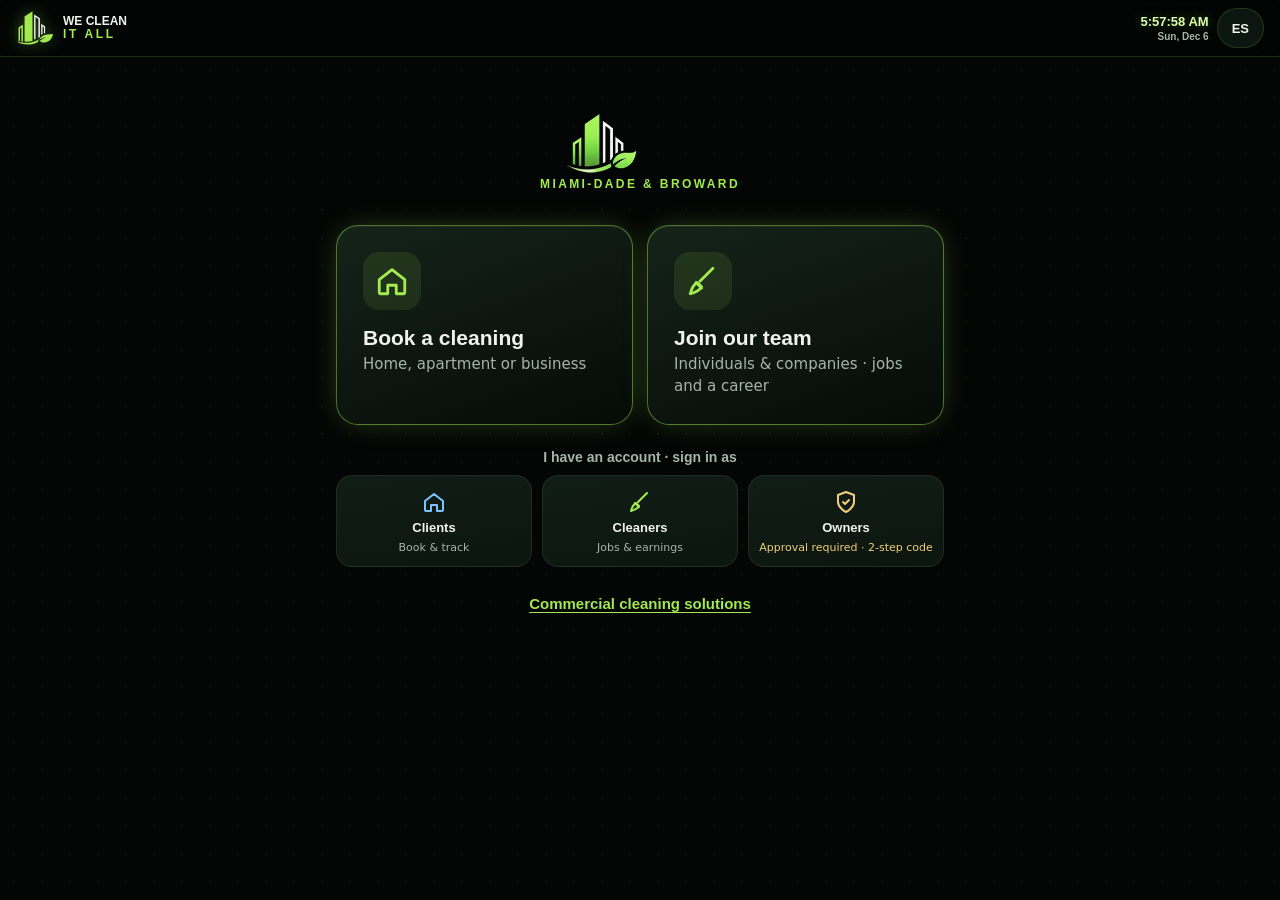
==== commit 8ae39b21: "Fair pay for cleaners: $45/h standard, $55/h heavy work, $120 minimum, clients can add but not lower" ====
--- a/index.html
+++ b/index.html
@@ -27,7 +27,7 @@
 <link rel="preconnect" href="https://fonts.googleapis.com">
 <link rel="preconnect" href="https://fonts.gstatic.com" crossorigin>
 <link rel="stylesheet" href="https://fonts.googleapis.com/css2?family=Montserrat:wght@600;700;800&family=Source+Sans+3:wght@400;600&display=swap">
-<link rel="stylesheet" href="/app/app.css?v=2026.11.2e">
+<link rel="stylesheet" href="/app/app.css?v=2026.11.2f">
 <script type="application/ld+json">
 {"@context":"https://schema.org","@type":"ProfessionalService","name":"We Clean It All Services","description":"Residential and commercial cleaning in Miami-Dade and Broward County, Florida.","email":"wecleanitallfl@gmail.com","url":"https://www.wecleanitallfl.com","logo":"https://www.wecleanitallfl.com/media/icon-512.png","image":"https://www.wecleanitallfl.com/media/og-card.jpg","sameAs":["https://www.instagram.com/wecleanitallfl"],"areaServed":[{"@type":"AdministrativeArea","name":"Miami-Dade County, FL"},{"@type":"AdministrativeArea","name":"Broward County, FL"}]}
 </script>
@@ -35,15 +35,15 @@
 <body>
 <div id="app" aria-live="polite"><div class="boot"><img src="/media/mark.svg" alt="We Clean It All" width="88" height="88"></div></div>
 <noscript><div class="wrap"><h1>We Clean It All</h1><p>Limpieza en Miami-Dade y Broward. Escribe a wecleanitallfl@gmail.com · <a href="/comercial/">Limpieza comercial</a></p><p>Activa JavaScript para usar la app. · Turn on JavaScript to use the app.</p></div></noscript>
-<script src="/app/config.js?v=2026.11.2e"></script>
-<script src="/app/i18n.js?v=2026.11.2e"></script>
-<script src="/app/learn.js?v=2026.11.2e"></script>
-<script src="/app/api.js?v=2026.11.2e"></script>
-<script src="/marketplace/agents/orchestrator.js?v=2026.11.2e"></script>
-<script src="/marketplace/agents/tools.js?v=2026.11.2e"></script>
-<script src="/marketplace/agents/console.js?v=2026.11.2e"></script>
-<script src="/app/owner.js?v=2026.11.2e"></script>
-<script src="/app/dash.js?v=2026.11.2e"></script>
-<script src="/app/app.js?v=2026.11.2e"></script>
+<script src="/app/config.js?v=2026.11.2f"></script>
+<script src="/app/i18n.js?v=2026.11.2f"></script>
+<script src="/app/learn.js?v=2026.11.2f"></script>
+<script src="/app/api.js?v=2026.11.2f"></script>
+<script src="/marketplace/agents/orchestrator.js?v=2026.11.2f"></script>
+<script src="/marketplace/agents/tools.js?v=2026.11.2f"></script>
+<script src="/marketplace/agents/console.js?v=2026.11.2f"></script>
+<script src="/app/owner.js?v=2026.11.2f"></script>
+<script src="/app/dash.js?v=2026.11.2f"></script>
+<script src="/app/app.js?v=2026.11.2f"></script>
 </body>
 </html>
--- a/app/app.css
+++ b/app/app.css
@@ -799,3 +799,6 @@
 
 /* long links (webhook URL) wrap on phones */
 .card code{word-break:break-all;font-size:.82em;background:rgba(255,255,255,.06);padding:1px 5px;border-radius:6px}
+.sec-all{display:flex;justify-content:flex-end;margin:-4px 0 2px}
+.now-sec>summary{font-size:1.5rem;font-weight:800;border:0;background:none;padding:6px 0}
+.now-sec{border:0;background:none}
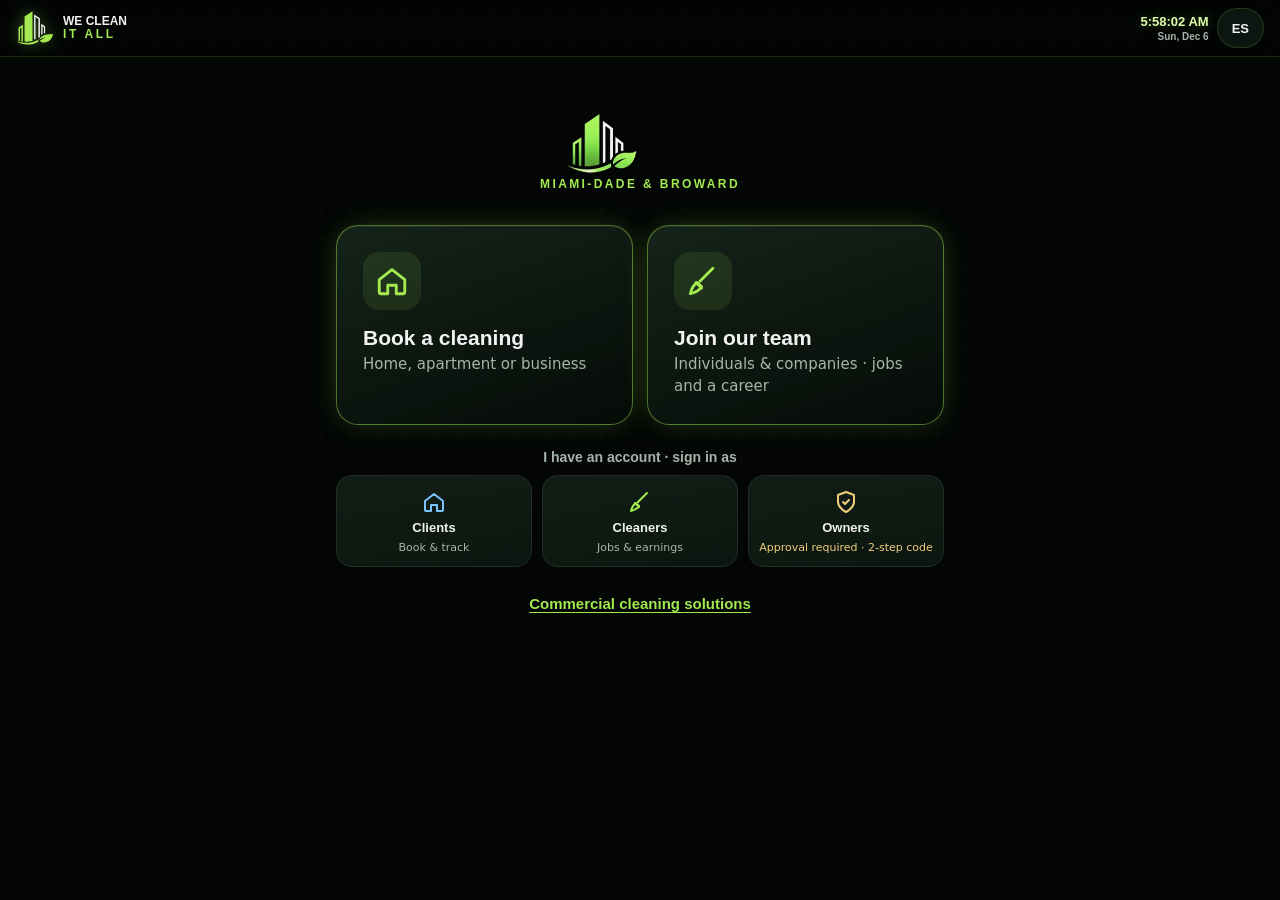
==== commit 9f9b0934: "Owner pages: Agents and Launch cards fold too (alerts and to-do open, the rest closed) Co-Authored-B" ====
--- a/index.html
+++ b/index.html
@@ -27,7 +27,7 @@
 <link rel="preconnect" href="https://fonts.googleapis.com">
 <link rel="preconnect" href="https://fonts.gstatic.com" crossorigin>
 <link rel="stylesheet" href="https://fonts.googleapis.com/css2?family=Montserrat:wght@600;700;800&family=Source+Sans+3:wght@400;600&display=swap">
-<link rel="stylesheet" href="/app/app.css?v=2026.11.2f">
+<link rel="stylesheet" href="/app/app.css?v=2026.11.2g">
 <script type="application/ld+json">
 {"@context":"https://schema.org","@type":"ProfessionalService","name":"We Clean It All Services","description":"Residential and commercial cleaning in Miami-Dade and Broward County, Florida.","email":"wecleanitallfl@gmail.com","url":"https://www.wecleanitallfl.com","logo":"https://www.wecleanitallfl.com/media/icon-512.png","image":"https://www.wecleanitallfl.com/media/og-card.jpg","sameAs":["https://www.instagram.com/wecleanitallfl"],"areaServed":[{"@type":"AdministrativeArea","name":"Miami-Dade County, FL"},{"@type":"AdministrativeArea","name":"Broward County, FL"}]}
 </script>
@@ -35,15 +35,15 @@
 <body>
 <div id="app" aria-live="polite"><div class="boot"><img src="/media/mark.svg" alt="We Clean It All" width="88" height="88"></div></div>
 <noscript><div class="wrap"><h1>We Clean It All</h1><p>Limpieza en Miami-Dade y Broward. Escribe a wecleanitallfl@gmail.com · <a href="/comercial/">Limpieza comercial</a></p><p>Activa JavaScript para usar la app. · Turn on JavaScript to use the app.</p></div></noscript>
-<script src="/app/config.js?v=2026.11.2f"></script>
-<script src="/app/i18n.js?v=2026.11.2f"></script>
-<script src="/app/learn.js?v=2026.11.2f"></script>
-<script src="/app/api.js?v=2026.11.2f"></script>
-<script src="/marketplace/agents/orchestrator.js?v=2026.11.2f"></script>
-<script src="/marketplace/agents/tools.js?v=2026.11.2f"></script>
-<script src="/marketplace/agents/console.js?v=2026.11.2f"></script>
-<script src="/app/owner.js?v=2026.11.2f"></script>
-<script src="/app/dash.js?v=2026.11.2f"></script>
-<script src="/app/app.js?v=2026.11.2f"></script>
+<script src="/app/config.js?v=2026.11.2g"></script>
+<script src="/app/i18n.js?v=2026.11.2g"></script>
+<script src="/app/learn.js?v=2026.11.2g"></script>
+<script src="/app/api.js?v=2026.11.2g"></script>
+<script src="/marketplace/agents/orchestrator.js?v=2026.11.2g"></script>
+<script src="/marketplace/agents/tools.js?v=2026.11.2g"></script>
+<script src="/marketplace/agents/console.js?v=2026.11.2g"></script>
+<script src="/app/owner.js?v=2026.11.2g"></script>
+<script src="/app/dash.js?v=2026.11.2g"></script>
+<script src="/app/app.js?v=2026.11.2g"></script>
 </body>
 </html>
--- a/app/app.css
+++ b/app/app.css
@@ -802,3 +802,5 @@
 .sec-all{display:flex;justify-content:flex-end;margin:-4px 0 2px}
 .now-sec>summary{font-size:1.5rem;font-weight:800;border:0;background:none;padding:6px 0}
 .now-sec{border:0;background:none}
+.ofold>summary .eyebrow{margin:0}
+.ofold>.card{margin:0 10px 10px;border:0;box-shadow:none;background:transparent;padding:4px 6px 10px}
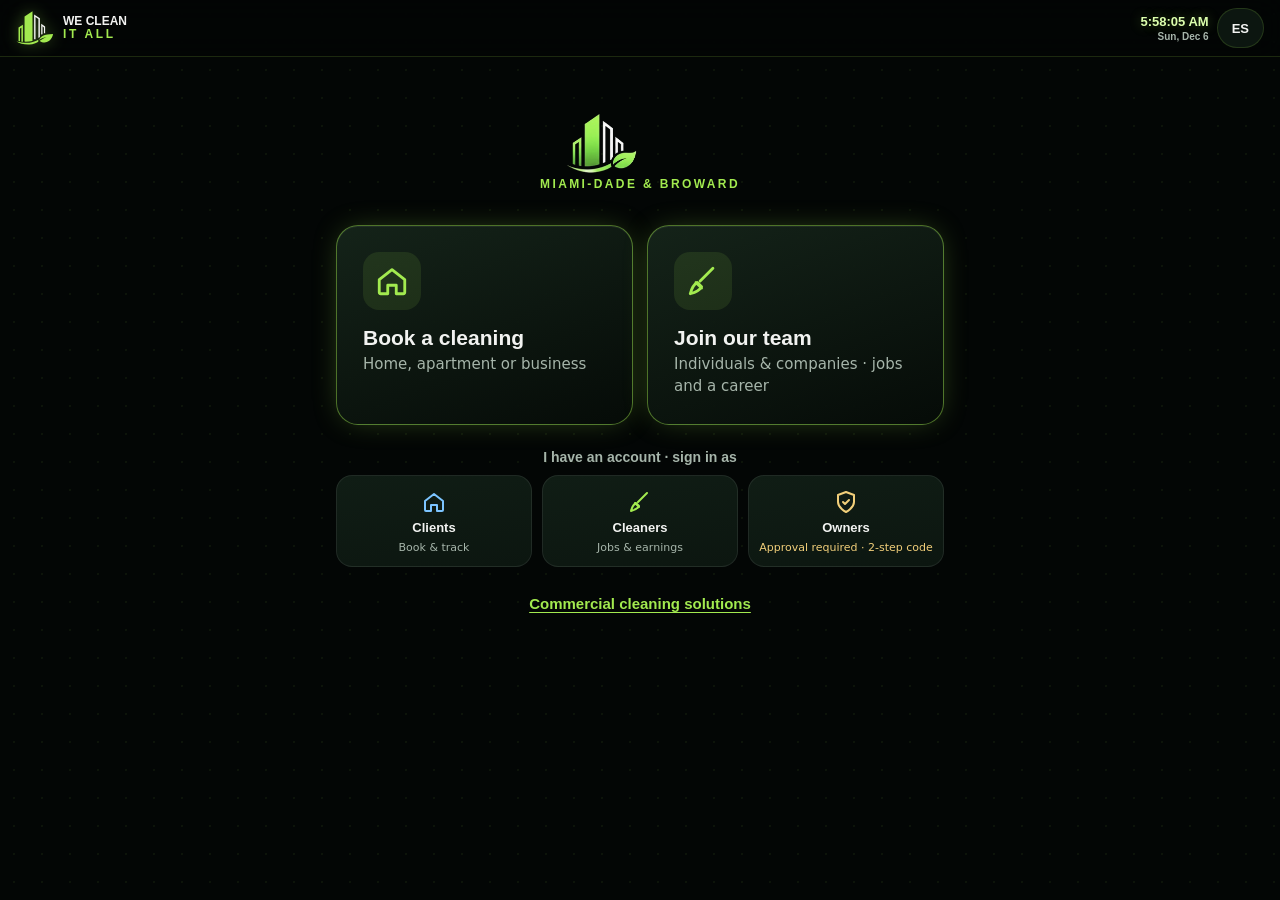
==== commit c415081b: "Owner revenue: client service fee (12%) on top of the cleaner's price and a $1.99 same-day payout fe" ====
--- a/index.html
+++ b/index.html
@@ -27,7 +27,7 @@
 <link rel="preconnect" href="https://fonts.googleapis.com">
 <link rel="preconnect" href="https://fonts.gstatic.com" crossorigin>
 <link rel="stylesheet" href="https://fonts.googleapis.com/css2?family=Montserrat:wght@600;700;800&family=Source+Sans+3:wght@400;600&display=swap">
-<link rel="stylesheet" href="/app/app.css?v=2026.11.2g">
+<link rel="stylesheet" href="/app/app.css?v=2026.11.2h">
 <script type="application/ld+json">
 {"@context":"https://schema.org","@type":"ProfessionalService","name":"We Clean It All Services","description":"Residential and commercial cleaning in Miami-Dade and Broward County, Florida.","email":"wecleanitallfl@gmail.com","url":"https://www.wecleanitallfl.com","logo":"https://www.wecleanitallfl.com/media/icon-512.png","image":"https://www.wecleanitallfl.com/media/og-card.jpg","sameAs":["https://www.instagram.com/wecleanitallfl"],"areaServed":[{"@type":"AdministrativeArea","name":"Miami-Dade County, FL"},{"@type":"AdministrativeArea","name":"Broward County, FL"}]}
 </script>
@@ -35,15 +35,15 @@
 <body>
 <div id="app" aria-live="polite"><div class="boot"><img src="/media/mark.svg" alt="We Clean It All" width="88" height="88"></div></div>
 <noscript><div class="wrap"><h1>We Clean It All</h1><p>Limpieza en Miami-Dade y Broward. Escribe a wecleanitallfl@gmail.com · <a href="/comercial/">Limpieza comercial</a></p><p>Activa JavaScript para usar la app. · Turn on JavaScript to use the app.</p></div></noscript>
-<script src="/app/config.js?v=2026.11.2g"></script>
-<script src="/app/i18n.js?v=2026.11.2g"></script>
-<script src="/app/learn.js?v=2026.11.2g"></script>
-<script src="/app/api.js?v=2026.11.2g"></script>
-<script src="/marketplace/agents/orchestrator.js?v=2026.11.2g"></script>
-<script src="/marketplace/agents/tools.js?v=2026.11.2g"></script>
-<script src="/marketplace/agents/console.js?v=2026.11.2g"></script>
-<script src="/app/owner.js?v=2026.11.2g"></script>
-<script src="/app/dash.js?v=2026.11.2g"></script>
-<script src="/app/app.js?v=2026.11.2g"></script>
+<script src="/app/config.js?v=2026.11.2h"></script>
+<script src="/app/i18n.js?v=2026.11.2h"></script>
+<script src="/app/learn.js?v=2026.11.2h"></script>
+<script src="/app/api.js?v=2026.11.2h"></script>
+<script src="/marketplace/agents/orchestrator.js?v=2026.11.2h"></script>
+<script src="/marketplace/agents/tools.js?v=2026.11.2h"></script>
+<script src="/marketplace/agents/console.js?v=2026.11.2h"></script>
+<script src="/app/owner.js?v=2026.11.2h"></script>
+<script src="/app/dash.js?v=2026.11.2h"></script>
+<script src="/app/app.js?v=2026.11.2h"></script>
 </body>
 </html>
--- a/app/app.css
+++ b/app/app.css
@@ -804,3 +804,4 @@
 .now-sec{border:0;background:none}
 .ofold>summary .eyebrow{margin:0}
 .ofold>.card{margin:0 10px 10px;border:0;box-shadow:none;background:transparent;padding:4px 6px 10px}
+.fee-lines{display:grid;grid-template-columns:1fr auto;gap:6px 12px;margin:12px 0 0;font-size:15px}.fee-lines dd{margin:0;text-align:right}.fee-lines .tot{font-weight:800;color:var(--lime);border-top:1px solid rgba(255,255,255,.12);padding-top:6px}
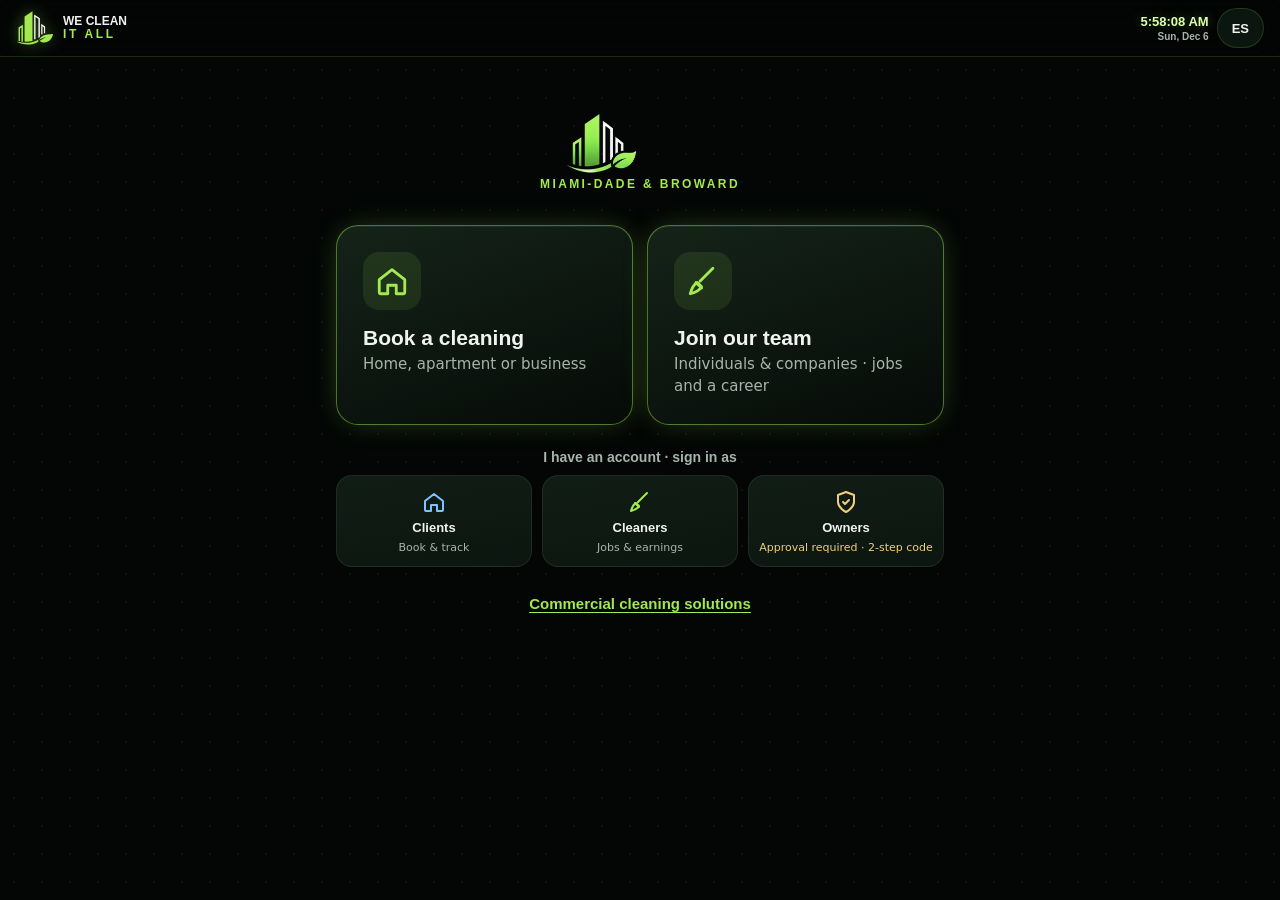
==== commit 88ba6817: "Admin Command Center v1 (staging): 12 owner modules on real data, tests, screenshots - Database: 14 " ====
--- a/index.html
+++ b/index.html
@@ -44,6 +44,7 @@
 <script src="/marketplace/agents/console.js?v=2026.11.2h"></script>
 <script src="/app/owner.js?v=2026.11.2h"></script>
 <script src="/app/dash.js?v=2026.11.2h"></script>
+<script src="/app/command.js?v=2026.11.2h"></script>
 <script src="/app/app.js?v=2026.11.2h"></script>
 </body>
 </html>
--- a/app/app.css
+++ b/app/app.css
@@ -805,3 +805,37 @@
 .ofold>summary .eyebrow{margin:0}
 .ofold>.card{margin:0 10px 10px;border:0;box-shadow:none;background:transparent;padding:4px 6px 10px}
 .fee-lines{display:grid;grid-template-columns:1fr auto;gap:6px 12px;margin:12px 0 0;font-size:15px}.fee-lines dd{margin:0;text-align:right}.fee-lines .tot{font-weight:800;color:var(--lime);border-top:1px solid rgba(255,255,255,.12);padding-top:6px}
+/* ───────── Command Center ───────── */
+.cc{display:flex;flex-direction:column;gap:16px}
+.cc-head .eyebrow{display:flex;align-items:center;gap:8px}
+.cc-nav{display:flex;gap:8px;overflow-x:auto;padding-bottom:6px;scrollbar-width:thin}
+.cc-nav button{display:flex;align-items:center;gap:8px;min-height:44px;padding:0 14px;border-radius:999px;border:1px solid var(--line-2);background:var(--card);color:var(--text);font:700 13px var(--display);white-space:nowrap;cursor:pointer}
+.cc-nav button .ic{width:18px;height:18px}
+.cc-nav button.on{background:rgba(162,234,79,.14);border-color:var(--lime);color:var(--lime-hot)}
+.cc-body{display:flex;flex-direction:column;gap:14px}
+.cc-card{display:flex;flex-direction:column;gap:10px}
+.cc-scroll{overflow-x:auto;border-radius:14px;border:1px solid var(--line-2);background:var(--card)}
+.cc-tbl{min-width:640px}
+.cc-tbl td,.cc-tbl th{padding-left:12px;padding-right:12px;vertical-align:top}
+.cc-tbl td:first-child{white-space:nowrap}
+.cc-row{cursor:pointer}
+.cc-row:hover td,.cc-row:focus td{background:rgba(162,234,79,.06)}
+.cc-row:focus{outline:2px solid var(--lime);outline-offset:-2px}
+.cc-search{display:flex;align-items:center;gap:8px;flex:1 1 auto;width:100%;max-width:560px}
+.cc-search .btn{flex:0 0 auto;min-height:44px}
+.cc-search input{flex:1;min-height:44px;padding:0 14px;border-radius:12px;border:1px solid var(--line);background:var(--deep);color:var(--text);font:16px var(--body)}
+.cc-kv{display:grid;grid-template-columns:minmax(120px,max-content) 1fr;gap:8px 16px;align-items:center}
+.cc-kv>span{color:var(--muted);font-size:14px}
+.cc-kv>.pill{justify-self:start}
+.cc-list{margin:0;padding-left:18px;display:flex;flex-direction:column;gap:8px;line-height:1.4}
+.cc-actions{gap:8px;flex-wrap:wrap}
+.cc-pager{gap:12px;flex-wrap:wrap}
+.cc-note{margin:0;padding:12px 14px;border-radius:12px;background:rgba(255,255,255,.05);color:var(--muted)}
+.cc-note.warn{background:rgba(255,207,90,.1);color:var(--warn)}
+.cc-note.bad{background:rgba(255,122,107,.12);color:var(--bad)}
+.cc-error{padding:18px;border-radius:16px;border:1px solid rgba(255,122,107,.45);background:rgba(255,122,107,.08);display:flex;flex-direction:column;gap:10px;align-items:flex-start}
+.cc-asof,.cc-count{font-size:13px;margin:0}
+.cc-areas summary{cursor:pointer;color:var(--lime);font-weight:700;min-height:44px;display:flex;align-items:center}
+.btn.danger{box-shadow:inset 0 0 0 1.5px rgba(255,122,107,.6);color:var(--bad)}
+.tile small{font-size:13px}
+@media (min-width:900px){ body.owner .cc-nav{flex-wrap:wrap;overflow:visible} }
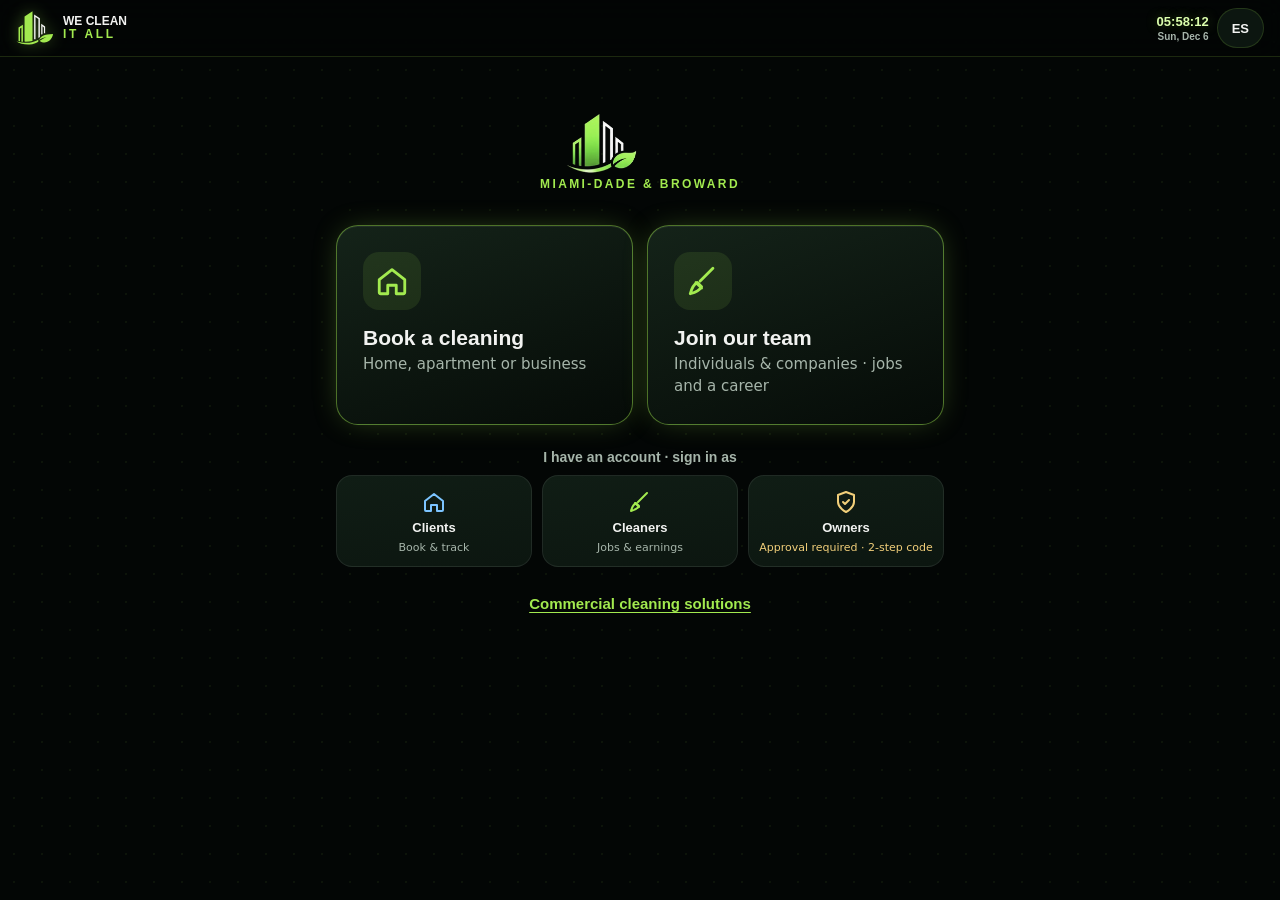
==== commit e2172d0b: "Military (24-hour) time everywhere: one shared formatter, HH:mm on every screen and in WhatsApp offe" ====
--- a/index.html
+++ b/index.html
@@ -27,7 +27,7 @@
 <link rel="preconnect" href="https://fonts.googleapis.com">
 <link rel="preconnect" href="https://fonts.gstatic.com" crossorigin>
 <link rel="stylesheet" href="https://fonts.googleapis.com/css2?family=Montserrat:wght@600;700;800&family=Source+Sans+3:wght@400;600&display=swap">
-<link rel="stylesheet" href="/app/app.css?v=2026.11.2h">
+<link rel="stylesheet" href="/app/app.css?v=2026.11.2j">
 <script type="application/ld+json">
 {"@context":"https://schema.org","@type":"ProfessionalService","name":"We Clean It All Services","description":"Residential and commercial cleaning in Miami-Dade and Broward County, Florida.","email":"wecleanitallfl@gmail.com","url":"https://www.wecleanitallfl.com","logo":"https://www.wecleanitallfl.com/media/icon-512.png","image":"https://www.wecleanitallfl.com/media/og-card.jpg","sameAs":["https://www.instagram.com/wecleanitallfl"],"areaServed":[{"@type":"AdministrativeArea","name":"Miami-Dade County, FL"},{"@type":"AdministrativeArea","name":"Broward County, FL"}]}
 </script>
@@ -35,16 +35,16 @@
 <body>
 <div id="app" aria-live="polite"><div class="boot"><img src="/media/mark.svg" alt="We Clean It All" width="88" height="88"></div></div>
 <noscript><div class="wrap"><h1>We Clean It All</h1><p>Limpieza en Miami-Dade y Broward. Escribe a wecleanitallfl@gmail.com · <a href="/comercial/">Limpieza comercial</a></p><p>Activa JavaScript para usar la app. · Turn on JavaScript to use the app.</p></div></noscript>
-<script src="/app/config.js?v=2026.11.2h"></script>
-<script src="/app/i18n.js?v=2026.11.2h"></script>
-<script src="/app/learn.js?v=2026.11.2h"></script>
-<script src="/app/api.js?v=2026.11.2h"></script>
-<script src="/marketplace/agents/orchestrator.js?v=2026.11.2h"></script>
-<script src="/marketplace/agents/tools.js?v=2026.11.2h"></script>
-<script src="/marketplace/agents/console.js?v=2026.11.2h"></script>
-<script src="/app/owner.js?v=2026.11.2h"></script>
-<script src="/app/dash.js?v=2026.11.2h"></script>
-<script src="/app/command.js?v=2026.11.2h"></script>
-<script src="/app/app.js?v=2026.11.2h"></script>
+<script src="/app/config.js?v=2026.11.2j"></script>
+<script src="/app/time.js?v=2026.11.2j"></script>
+<script src="/app/i18n.js?v=2026.11.2j"></script>
+<script src="/app/learn.js?v=2026.11.2j"></script>
+<script src="/app/api.js?v=2026.11.2j"></script>
+<script src="/marketplace/agents/orchestrator.js?v=2026.11.2j"></script>
+<script src="/marketplace/agents/tools.js?v=2026.11.2j"></script>
+<script src="/marketplace/agents/console.js?v=2026.11.2j"></script>
+<script src="/app/owner.js?v=2026.11.2j"></script>
+<script src="/app/dash.js?v=2026.11.2j"></script>
+<script src="/app/app.js?v=2026.11.2j"></script>
 </body>
 </html>
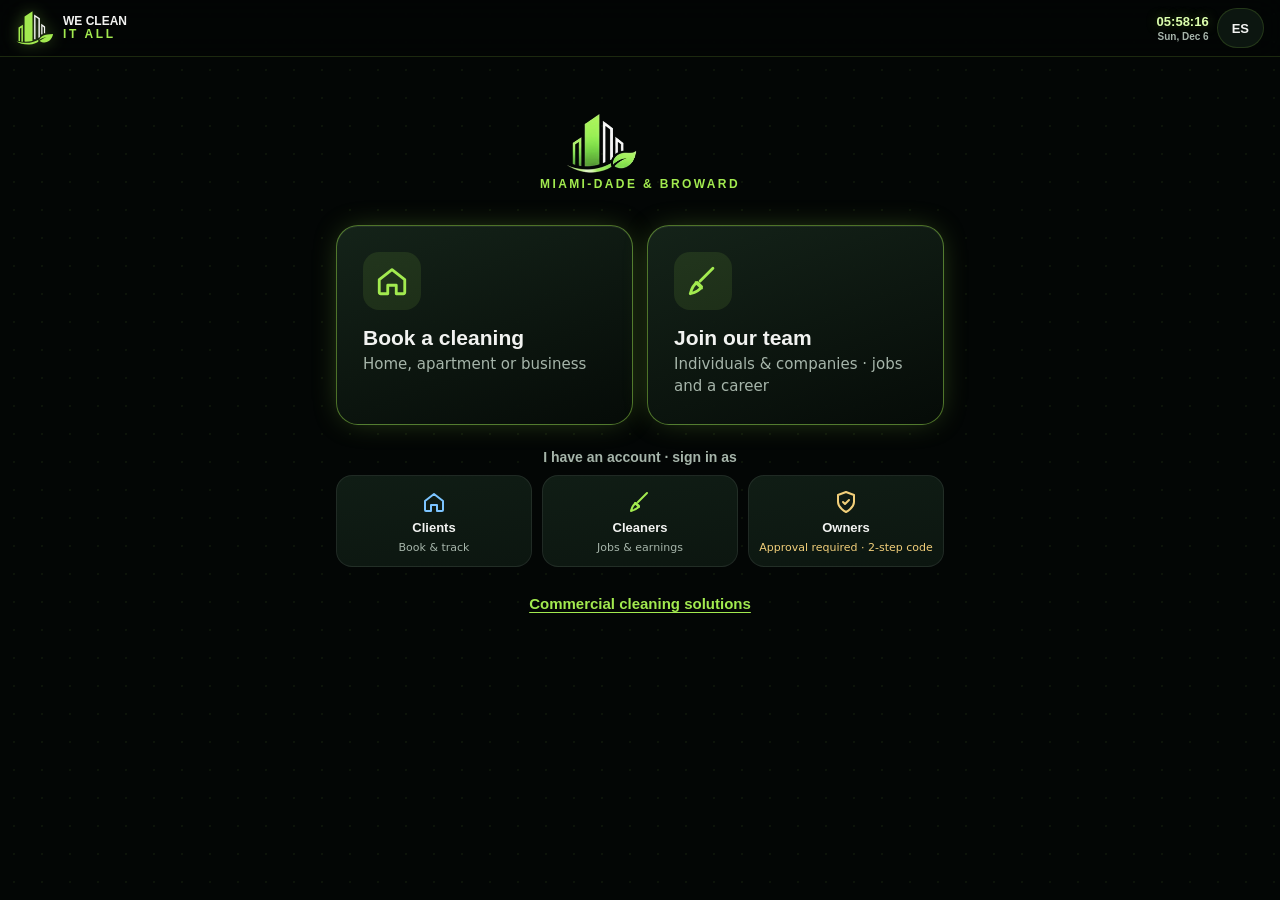
==== commit face3049: "Switch homepage link preview and SEO metadata to English Co-Authored-By: Claude Opus 5.5 <noreply@an" ====
--- a/index.html
+++ b/index.html
@@ -1,12 +1,12 @@
 <!doctype html>
-<html lang="es">
+<html lang="en">
 <head>
 <meta charset="utf-8">
 <meta name="viewport" content="width=device-width,initial-scale=1,viewport-fit=cover">
 <meta http-equiv="Content-Security-Policy" content="default-src 'self'; script-src 'self'; style-src 'self' 'unsafe-inline' https://fonts.googleapis.com; font-src https://fonts.gstatic.com; img-src 'self' data: blob:; connect-src 'self' https://*.supabase.co https://*.radio-browser.info; media-src 'self' https:; frame-src 'none'; object-src 'none'; base-uri 'self'; form-action 'self'; upgrade-insecure-requests">
 <meta name="referrer" content="strict-origin-when-cross-origin">
-<title>We Clean It All | Limpieza en Miami-Dade y Broward · Cleaning App</title>
-<meta name="description" content="Pide limpieza para tu casa o negocio en Miami-Dade y Broward, o trabaja como limpiador. Book home or business cleaning, or join as a cleaner. Request a quote on this page.">
+<title>We Clean It All | Professional Cleaning. Reliable Service.</title>
+<meta name="description" content="Commercial Cleaning Services in Miami-Dade &amp; Broward. Call 954-320-9303 or visit wecleanitallfl.com.">
 <link rel="canonical" href="https://www.wecleanitallfl.com/">
 <meta name="theme-color" content="#030605">
 <meta name="apple-mobile-web-app-capable" content="yes">
@@ -14,12 +14,18 @@
 <meta name="apple-mobile-web-app-title" content="We Clean It All">
 <meta property="og:type" content="website">
 <meta property="og:url" content="https://www.wecleanitallfl.com/">
-<meta property="og:title" content="We Clean It All | Limpieza fácil. Trabajo justo.">
-<meta property="og:description" content="Pide limpieza o trabaja limpiando en Miami-Dade y Broward. Book cleaning or join as a cleaner.">
+<meta property="og:site_name" content="We Clean It All Services">
+<meta property="og:locale" content="en_US">
+<meta property="og:title" content="We Clean It All | Professional Cleaning. Reliable Service.">
+<meta property="og:description" content="Commercial Cleaning Services in Miami-Dade &amp; Broward. Call 954-320-9303.">
 <meta property="og:image" content="https://www.wecleanitallfl.com/media/og-card.jpg">
 <meta property="og:image:width" content="1200">
 <meta property="og:image:height" content="630">
+<meta property="og:image:alt" content="We Clean It All Services — Commercial Cleaning, Miami-Dade &amp; Broward — 954-320-9303">
 <meta name="twitter:card" content="summary_large_image">
+<meta name="twitter:title" content="We Clean It All | Professional Cleaning. Reliable Service.">
+<meta name="twitter:description" content="Commercial Cleaning Services in Miami-Dade &amp; Broward. Call 954-320-9303.">
+<meta name="twitter:image" content="https://www.wecleanitallfl.com/media/og-card.jpg">
 <link rel="manifest" href="/app/manifest.webmanifest">
 <link rel="icon" type="image/png" sizes="32x32" href="/media/icon-32.png">
 <link rel="icon" type="image/svg+xml" href="/media/mark.svg">
@@ -29,12 +35,12 @@
 <link rel="stylesheet" href="https://fonts.googleapis.com/css2?family=Montserrat:wght@600;700;800&family=Source+Sans+3:wght@400;600&display=swap">
 <link rel="stylesheet" href="/app/app.css?v=2026.11.2j">
 <script type="application/ld+json">
-{"@context":"https://schema.org","@type":"ProfessionalService","name":"We Clean It All Services","description":"Residential and commercial cleaning in Miami-Dade and Broward County, Florida.","email":"wecleanitallfl@gmail.com","url":"https://www.wecleanitallfl.com","logo":"https://www.wecleanitallfl.com/media/icon-512.png","image":"https://www.wecleanitallfl.com/media/og-card.jpg","sameAs":["https://www.instagram.com/wecleanitallfl"],"areaServed":[{"@type":"AdministrativeArea","name":"Miami-Dade County, FL"},{"@type":"AdministrativeArea","name":"Broward County, FL"}]}
+{"@context":"https://schema.org","@type":"ProfessionalService","name":"We Clean It All Services","description":"Commercial cleaning services in Miami-Dade and Broward County, Florida.","telephone":"+1-954-320-9303","email":"wecleanitallfl@gmail.com","url":"https://www.wecleanitallfl.com","logo":"https://www.wecleanitallfl.com/media/icon-512.png","image":"https://www.wecleanitallfl.com/media/og-card.jpg","sameAs":["https://www.instagram.com/wecleanitallfl"],"areaServed":[{"@type":"AdministrativeArea","name":"Miami-Dade County, FL"},{"@type":"AdministrativeArea","name":"Broward County, FL"}]}
 </script>
 </head>
 <body>
 <div id="app" aria-live="polite"><div class="boot"><img src="/media/mark.svg" alt="We Clean It All" width="88" height="88"></div></div>
-<noscript><div class="wrap"><h1>We Clean It All</h1><p>Limpieza en Miami-Dade y Broward. Escribe a wecleanitallfl@gmail.com · <a href="/comercial/">Limpieza comercial</a></p><p>Activa JavaScript para usar la app. · Turn on JavaScript to use the app.</p></div></noscript>
+<noscript><div class="wrap"><h1>We Clean It All</h1><p>Commercial cleaning in Miami-Dade &amp; Broward. Call 954-320-9303 or email wecleanitallfl@gmail.com · <a href="/comercial/">Commercial cleaning</a></p><p>Turn on JavaScript to use the app.</p></div></noscript>
 <script src="/app/config.js?v=2026.11.2j"></script>
 <script src="/app/time.js?v=2026.11.2j"></script>
 <script src="/app/i18n.js?v=2026.11.2j"></script>
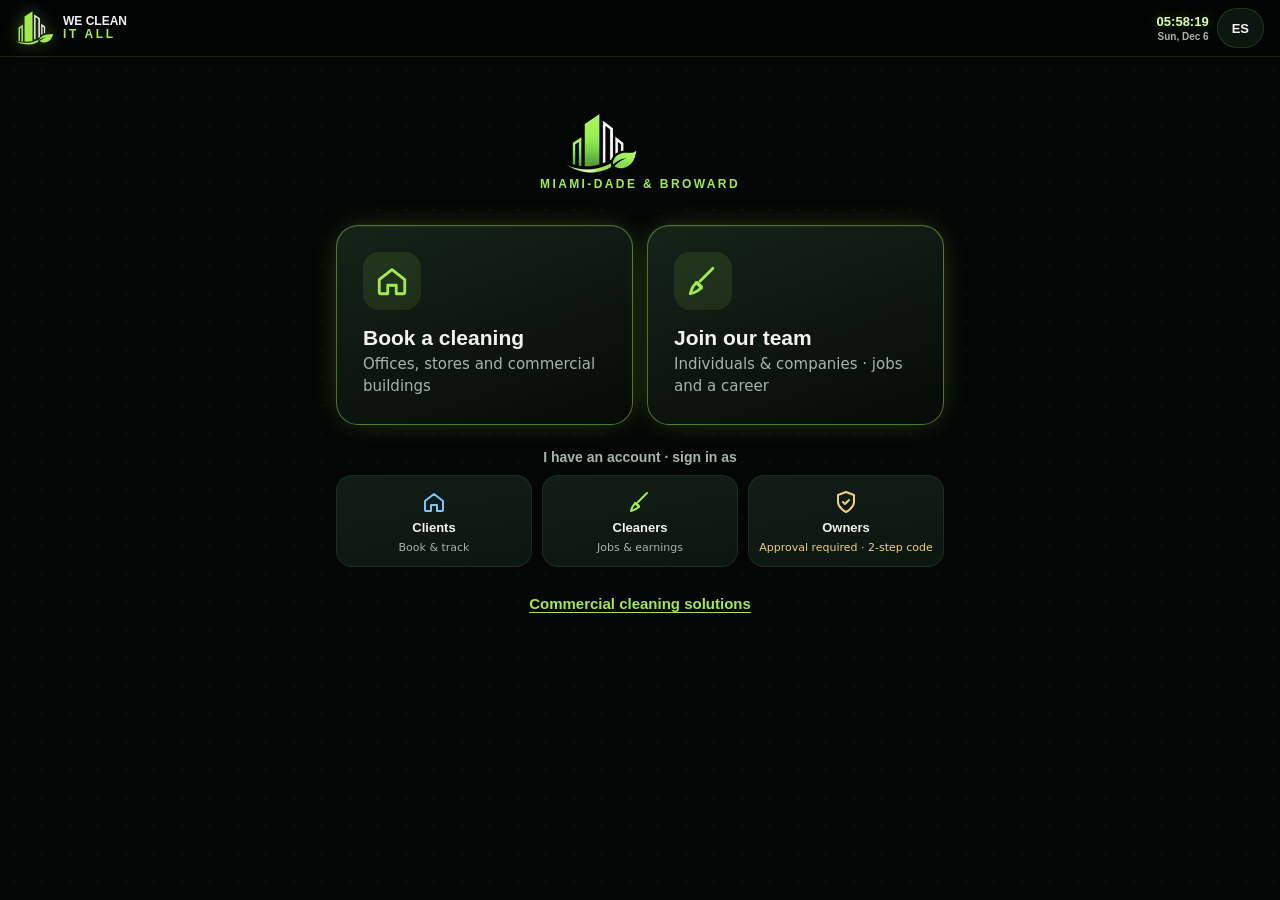
==== commit fdcc0c09: "Homepage: English by default and commercial-only wording - Default language is English; a visitor's " ====
--- a/index.html
+++ b/index.html
@@ -33,7 +33,7 @@
 <link rel="preconnect" href="https://fonts.googleapis.com">
 <link rel="preconnect" href="https://fonts.gstatic.com" crossorigin>
 <link rel="stylesheet" href="https://fonts.googleapis.com/css2?family=Montserrat:wght@600;700;800&family=Source+Sans+3:wght@400;600&display=swap">
-<link rel="stylesheet" href="/app/app.css?v=2026.11.2j">
+<link rel="stylesheet" href="/app/app.css?v=2026.11.2k">
 <script type="application/ld+json">
 {"@context":"https://schema.org","@type":"ProfessionalService","name":"We Clean It All Services","description":"Commercial cleaning services in Miami-Dade and Broward County, Florida.","telephone":"+1-954-320-9303","email":"wecleanitallfl@gmail.com","url":"https://www.wecleanitallfl.com","logo":"https://www.wecleanitallfl.com/media/icon-512.png","image":"https://www.wecleanitallfl.com/media/og-card.jpg","sameAs":["https://www.instagram.com/wecleanitallfl"],"areaServed":[{"@type":"AdministrativeArea","name":"Miami-Dade County, FL"},{"@type":"AdministrativeArea","name":"Broward County, FL"}]}
 </script>
@@ -41,16 +41,16 @@
 <body>
 <div id="app" aria-live="polite"><div class="boot"><img src="/media/mark.svg" alt="We Clean It All" width="88" height="88"></div></div>
 <noscript><div class="wrap"><h1>We Clean It All</h1><p>Commercial cleaning in Miami-Dade &amp; Broward. Call 954-320-9303 or email wecleanitallfl@gmail.com · <a href="/comercial/">Commercial cleaning</a></p><p>Turn on JavaScript to use the app.</p></div></noscript>
-<script src="/app/config.js?v=2026.11.2j"></script>
-<script src="/app/time.js?v=2026.11.2j"></script>
-<script src="/app/i18n.js?v=2026.11.2j"></script>
-<script src="/app/learn.js?v=2026.11.2j"></script>
-<script src="/app/api.js?v=2026.11.2j"></script>
-<script src="/marketplace/agents/orchestrator.js?v=2026.11.2j"></script>
-<script src="/marketplace/agents/tools.js?v=2026.11.2j"></script>
-<script src="/marketplace/agents/console.js?v=2026.11.2j"></script>
-<script src="/app/owner.js?v=2026.11.2j"></script>
-<script src="/app/dash.js?v=2026.11.2j"></script>
-<script src="/app/app.js?v=2026.11.2j"></script>
+<script src="/app/config.js?v=2026.11.2k"></script>
+<script src="/app/time.js?v=2026.11.2k"></script>
+<script src="/app/i18n.js?v=2026.11.2k"></script>
+<script src="/app/learn.js?v=2026.11.2k"></script>
+<script src="/app/api.js?v=2026.11.2k"></script>
+<script src="/marketplace/agents/orchestrator.js?v=2026.11.2k"></script>
+<script src="/marketplace/agents/tools.js?v=2026.11.2k"></script>
+<script src="/marketplace/agents/console.js?v=2026.11.2k"></script>
+<script src="/app/owner.js?v=2026.11.2k"></script>
+<script src="/app/dash.js?v=2026.11.2k"></script>
+<script src="/app/app.js?v=2026.11.2k"></script>
 </body>
 </html>
